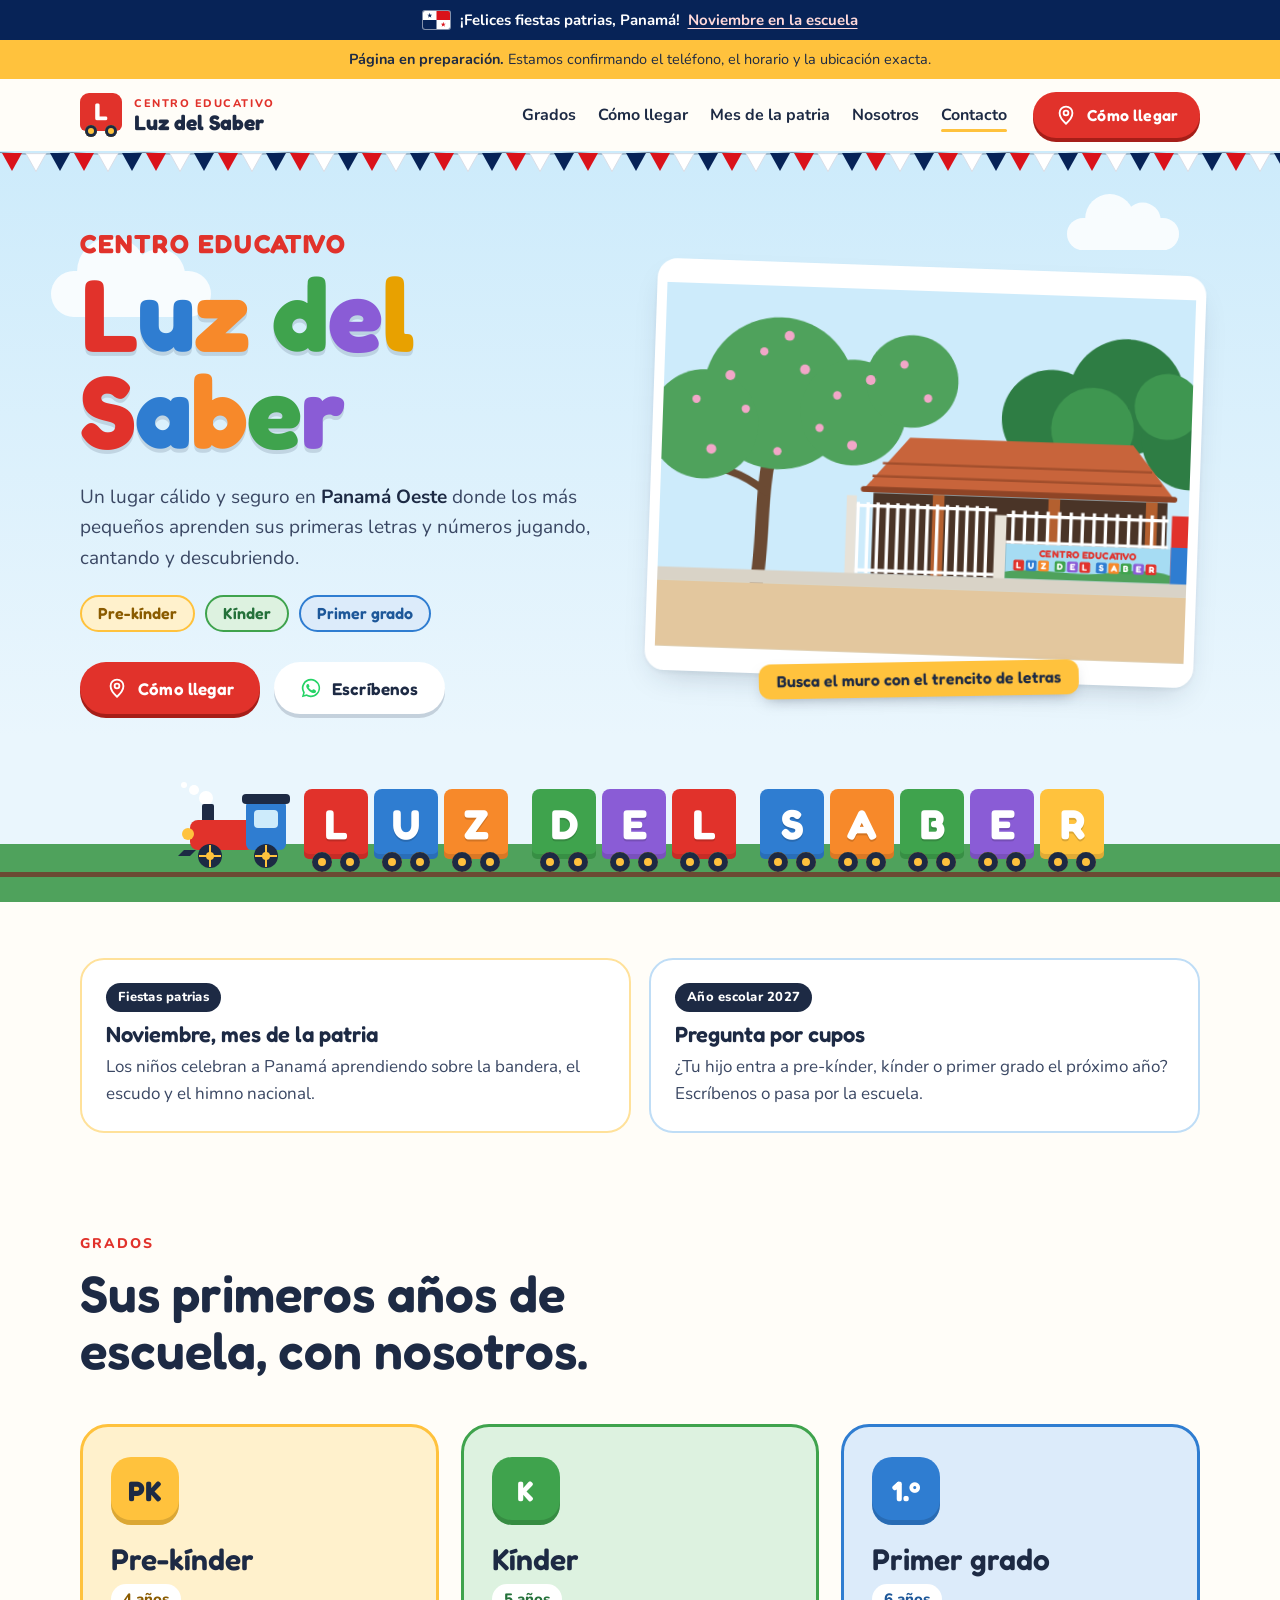
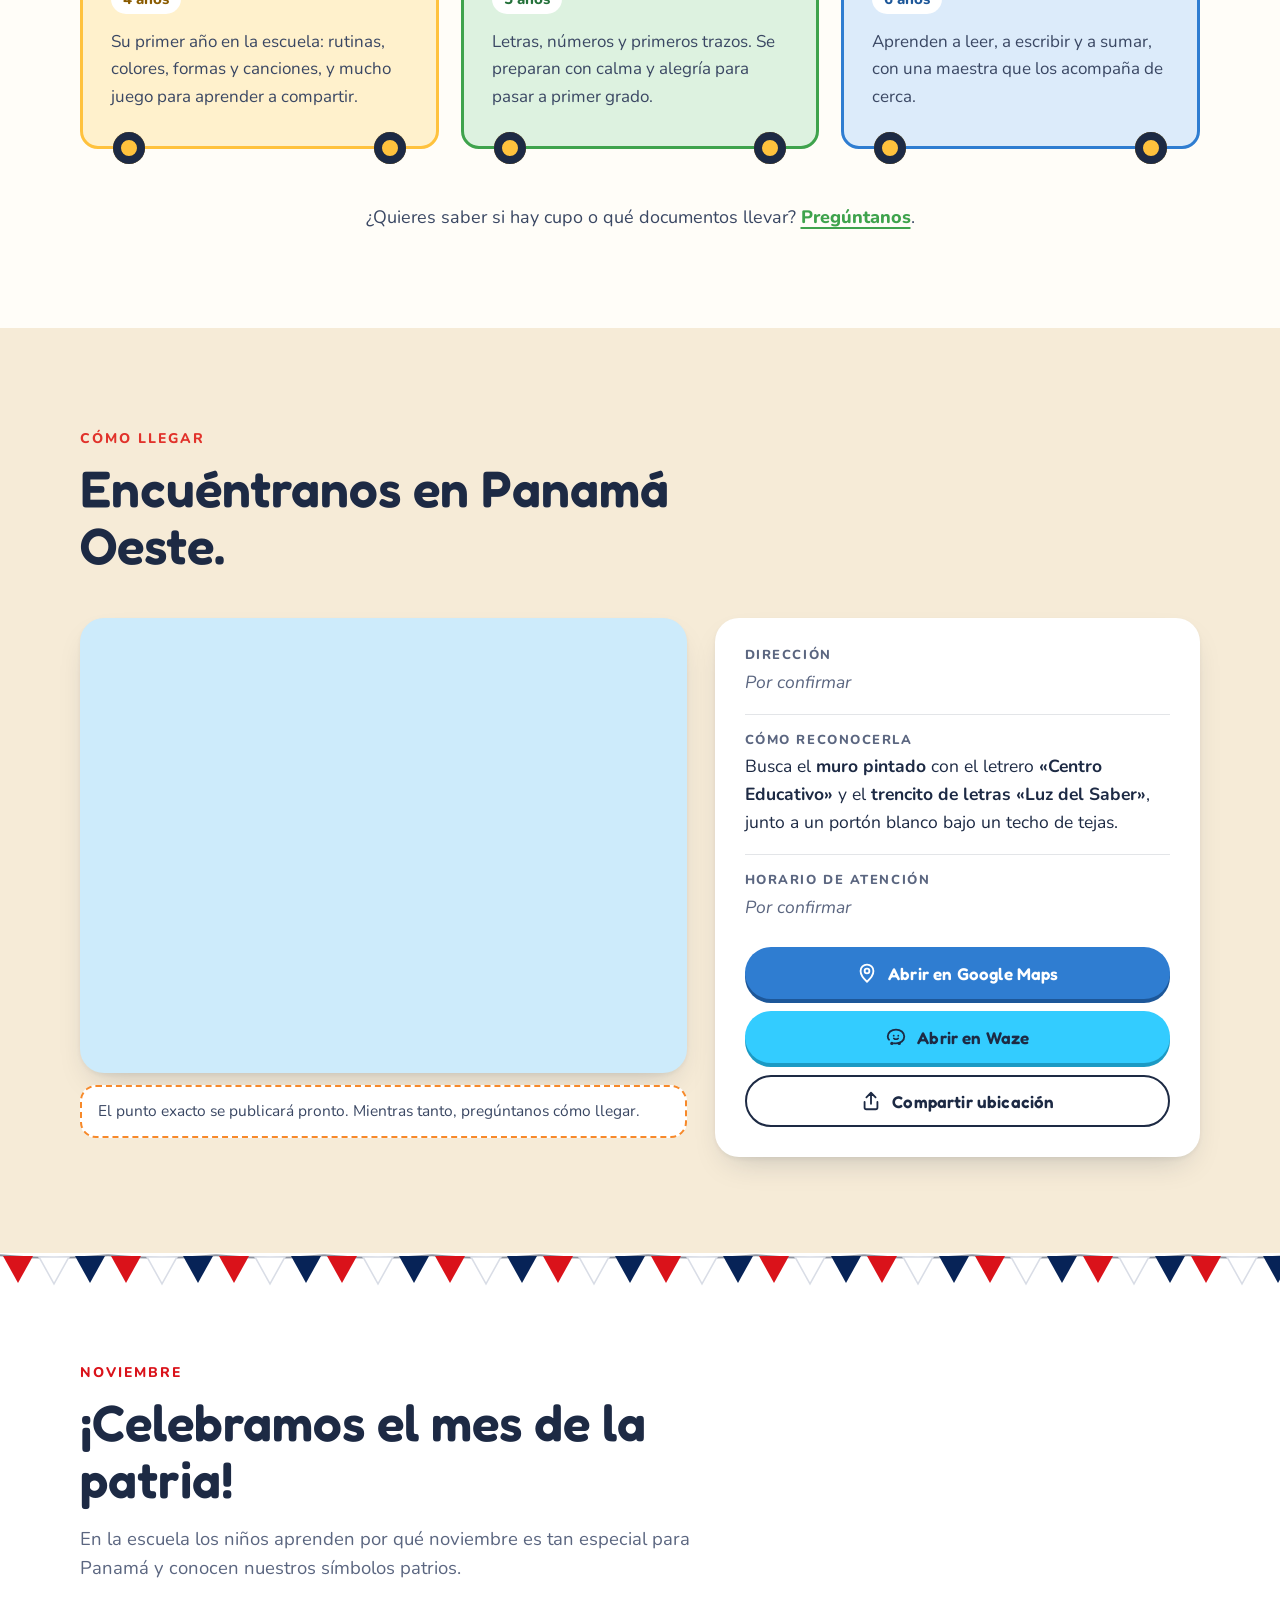
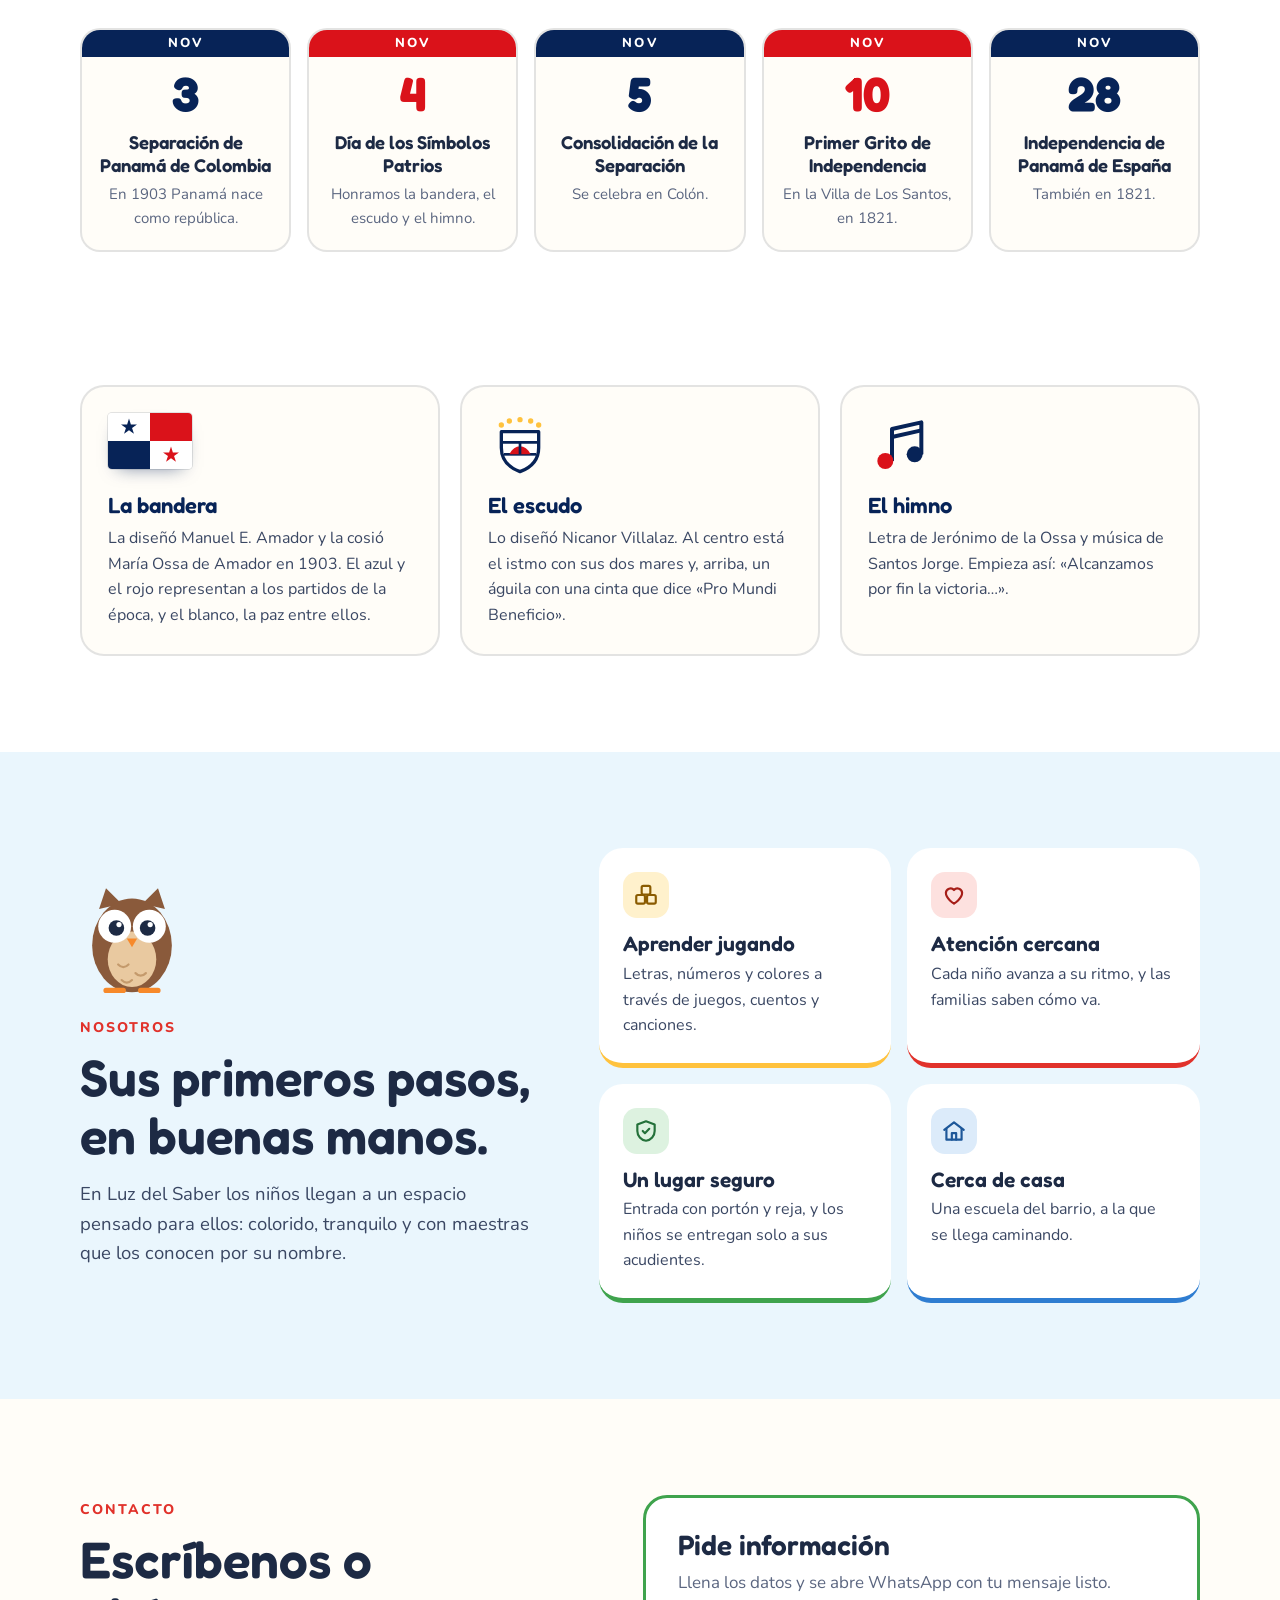
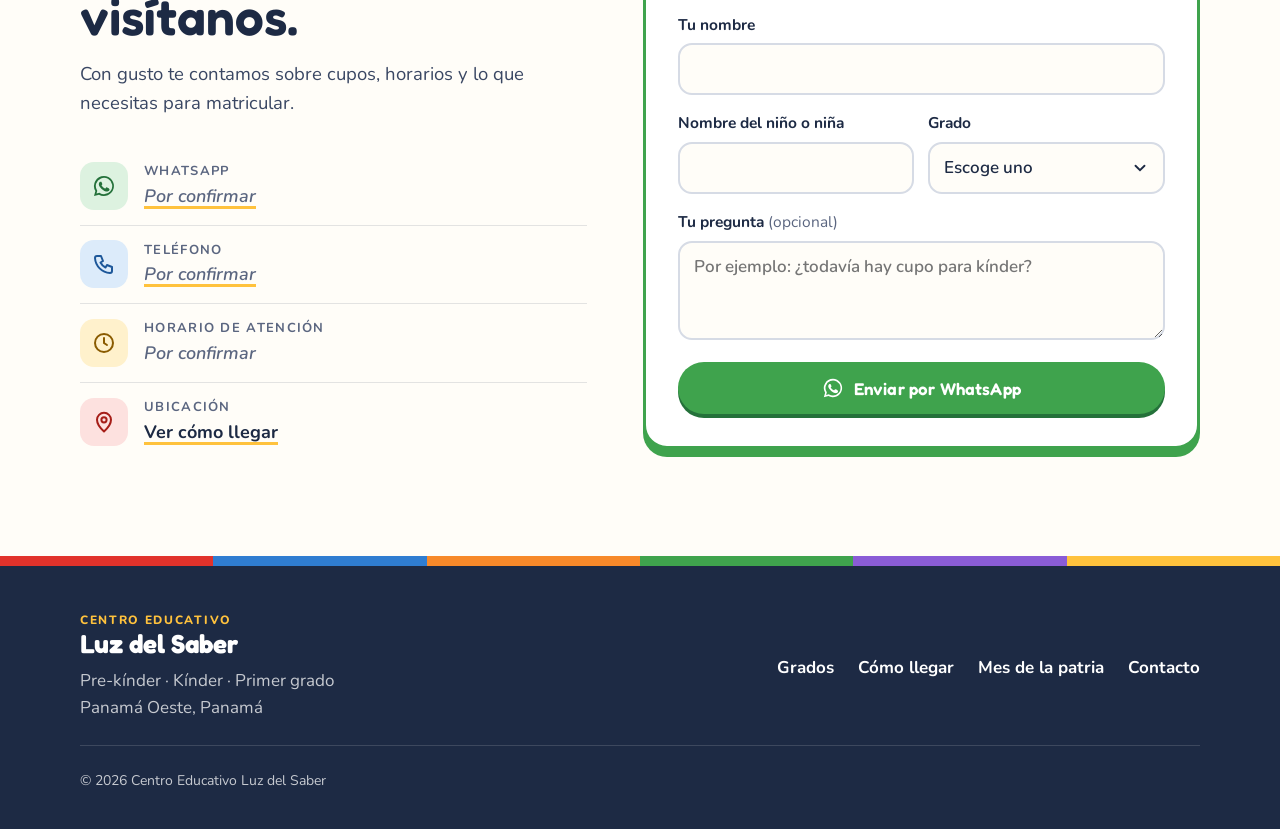
==== index.html @ c29e745d "Página web del Centro Educativo Luz del Saber Sitio informativo para pre-kínder, kínder y primer gra" ====
<!DOCTYPE html>
<html lang="es">
<head>
<meta charset="utf-8">
<meta name="viewport" content="width=device-width, initial-scale=1, viewport-fit=cover">
<title>Centro Educativo Luz del Saber — Pre-kínder, kínder y primer grado en Panamá Oeste</title>
<meta name="description" content="Centro Educativo Luz del Saber: pre-kínder, kínder y primer grado en Panamá Oeste. Cómo llegar, horario y contacto.">
<meta name="theme-color" content="#CDEBFB">
<link rel="icon" href="assets/img/favicon.svg" type="image/svg+xml">
<link rel="canonical" href="https://lulago3003.github.io/luz-del-saber/">
<meta property="og:type" content="website">
<meta property="og:site_name" content="Centro Educativo Luz del Saber">
<meta property="og:url" content="https://lulago3003.github.io/luz-del-saber/">
<meta property="og:title" content="Centro Educativo Luz del Saber">
<meta property="og:description" content="Pre-kínder, kínder y primer grado en Panamá Oeste. Mira cómo llegar y escríbenos.">
<meta property="og:image" content="https://lulago3003.github.io/luz-del-saber/assets/img/compartir.png">
<meta property="og:image:width" content="1200">
<meta property="og:image:height" content="630">
<meta property="og:locale" content="es_PA">
<meta name="twitter:card" content="summary_large_image">

<link rel="preconnect" href="https://fonts.googleapis.com">
<link rel="preconnect" href="https://fonts.gstatic.com" crossorigin>
<link href="https://fonts.googleapis.com/css2?family=Fredoka:wght@500;600;700&family=Nunito:wght@400;600;700;800&display=swap" rel="stylesheet">
<link rel="stylesheet" href="assets/css/style.css?v=1">
<script>document.documentElement.classList.add('js','patrio');</script>

<script type="application/ld+json">
{
  "@context": "https://schema.org",
  "@type": "Preschool",
  "name": "Centro Educativo Luz del Saber",
  "description": "Pre-kínder, kínder y primer grado.",
  "url": "https://lulago3003.github.io/luz-del-saber/",
  "address": {
    "@type": "PostalAddress",
    "addressRegion": "Panamá Oeste",
    "addressCountry": "PA"
  }
}
</script>
</head>
<body>
<a class="skip" href="#inicio">Saltar al contenido</a>

<!-- Dibujos que se usan varias veces -->
<svg width="0" height="0" style="position:absolute" aria-hidden="true">
  <symbol id="bandera" viewBox="0 0 30 20">
    <rect width="30" height="20" fill="#fff"/>
    <rect x="15" width="15" height="10" fill="#DA121A"/>
    <rect y="10" width="15" height="10" fill="#072357"/>
    <path transform="translate(7.5 5)" fill="#072357" d="M0-3l.674 2.073h2.179L1.09.354l.673 2.073L0 1.146-1.763 2.427-1.09.354-2.853-.927h2.179z"/>
    <path transform="translate(22.5 15)" fill="#DA121A" d="M0-3l.674 2.073h2.179L1.09.354l.673 2.073L0 1.146-1.763 2.427-1.09.354-2.853-.927h2.179z"/>
  </symbol>
  <symbol id="wa" viewBox="0 0 24 24">
    <path fill="currentColor" d="M12 2a10 10 0 0 0-8.6 15.1L2 22l5-1.3A10 10 0 1 0 12 2zm0 18.2a8.2 8.2 0 0 1-4.2-1.2l-.3-.2-3 .8.8-2.9-.2-.3A8.2 8.2 0 1 1 12 20.2zm4.5-6.1c-.2-.1-1.5-.7-1.7-.8-.2-.1-.4-.1-.6.1l-.8 1c-.1.2-.3.2-.5.1a6.7 6.7 0 0 1-3.3-2.9c-.3-.4.2-.4.7-1.3.1-.2 0-.3 0-.4l-.8-1.8c-.2-.5-.4-.4-.6-.4h-.5a1 1 0 0 0-.7.3 3 3 0 0 0-.9 2.2 5.2 5.2 0 0 0 1.1 2.7 11.8 11.8 0 0 0 4.5 4c1.7.7 2.3.8 3.2.6.5-.1 1.5-.6 1.7-1.2.2-.6.2-1.1.2-1.2-.1-.1-.3-.2-.5-.3z"/>
  </symbol>
  <symbol id="pin" viewBox="0 0 24 24">
    <path fill="none" stroke="currentColor" stroke-width="2" stroke-linejoin="round" d="M12 21.5s-7-6.3-7-11.7a7 7 0 0 1 14 0c0 5.4-7 11.7-7 11.7z"/>
    <circle cx="12" cy="9.8" r="2.6" fill="none" stroke="currentColor" stroke-width="2"/>
  </symbol>
</svg>

<!-- Fiestas patrias: se quita con "mesPatrio": false en contenido.json -->
<div class="patria-cinta" data-patrio>
  <svg class="mini-bandera" viewBox="0 0 30 20" aria-hidden="true"><use href="#bandera"/></svg>
  <p><b>¡Felices fiestas patrias, Panamá!</b> <a href="#patria">Noviembre en la escuela</a></p>
</div>

<!-- Página en preparación: se quita con "enPreparacion": false -->
<div class="prep" id="prep" role="note">
  <p><b>Página en preparación.</b> <span class="prep__mas">Estamos confirmando</span><span class="prep__corto">Faltan</span> el teléfono, el horario y la ubicación exacta.</p>
</div>

<!-- ============ ENCABEZADO ============ -->
<header class="top" id="top">
  <div class="wrap top__in">
    <a class="marca" href="#inicio" aria-label="Centro Educativo Luz del Saber, ir al inicio">
      <span class="marca__vagon" aria-hidden="true">L</span>
      <span class="marca__txt"><small>Centro Educativo</small>Luz del Saber</span>
    </a>

    <nav class="nav" id="nav" aria-label="Secciones">
      <ul>
        <li><a href="#grados">Grados</a></li>
        <li><a href="#como-llegar">Cómo llegar</a></li>
        <li data-patrio><a href="#patria">Mes de la patria</a></li>
        <li><a href="#nosotros">Nosotros</a></li>
        <li><a href="#contacto">Contacto</a></li>
      </ul>
      <a class="btn btn--rojo nav__cta" href="#como-llegar">
        <svg aria-hidden="true"><use href="#pin"/></svg>
        Cómo llegar
      </a>
    </nav>

    <button class="burger" id="burger" aria-label="Abrir menú" aria-expanded="false" aria-controls="nav">
      <span></span><span></span><span></span>
    </button>
  </div>
  <div class="banderines" data-patrio aria-hidden="true"></div>
</header>

<main id="inicio">

<!-- ============ PORTADA ============ -->
<section class="hero">
  <div class="nube nube--1" aria-hidden="true"></div>
  <div class="nube nube--2" aria-hidden="true"></div>

  <div class="wrap hero__in">
    <div class="hero__txt">
      <h1>
        <span class="sr">Centro Educativo Luz del Saber</span>
        <span class="hero__pre" aria-hidden="true">Centro Educativo</span>
        <span class="letras" aria-hidden="true"><span class="palabra-h"><i class="l-rojo">L</i><i class="l-azul">u</i><i class="l-naranja">z</i></span> <span class="palabra-h"><i class="l-verde">d</i><i class="l-morado">e</i><i class="l-amarillo-o">l</i></span> <span class="palabra-h"><i class="l-rojo">S</i><i class="l-azul">a</i><i class="l-naranja">b</i><i class="l-verde">e</i><i class="l-morado">r</i></span></span>
      </h1>
      <p class="lead">Un lugar cálido y seguro en <b>Panamá Oeste</b> donde los más pequeños aprenden sus primeras letras y números jugando, cantando y descubriendo.</p>

      <ul class="grados-chips" aria-label="Grados">
        <li class="c-amarillo">Pre-kínder</li>
        <li class="c-verde">Kínder</li>
        <li class="c-azul">Primer grado</li>
      </ul>

      <div class="hero__ctas">
        <a class="btn btn--rojo" href="#como-llegar">
          <svg aria-hidden="true"><use href="#pin"/></svg>
          Cómo llegar
        </a>
        <a class="btn btn--blanco" data-wa data-wa-msg="¡Hola! 👋 Quisiera información sobre la escuela." href="#contacto">
          <svg aria-hidden="true"><use href="#wa"/></svg>
          Escríbenos
        </a>
      </div>
    </div>

    <figure class="foto">
      <div class="foto__marco">
        <!-- Ilustración de la entrada. Si existe assets/img/escuela.jpg, la foto se pone encima. -->
        <svg class="foto__dibujo" viewBox="0 0 640 440" role="img" aria-labelledby="dibT">
          <title id="dibT">Dibujo de la entrada de la escuela: techo de tejas, portón blanco y el muro pintado con el trencito de letras</title>
          <rect width="640" height="440" fill="#CDEBFB"/>
          <g fill="#2E7D44">
            <circle cx="560" cy="120" r="70"/><circle cx="470" cy="150" r="60"/><circle cx="640" cy="170" r="60"/>
          </g>
          <g fill="#3E9650">
            <circle cx="520" cy="160" r="50"/><circle cx="610" cy="130" r="40"/>
          </g>
          <!-- árbol de flores rosadas -->
          <path d="M120 360c8-60 0-110 14-170" stroke="#6B4A33" stroke-width="16" fill="none" stroke-linecap="round"/>
          <path d="M132 220c30-30 60-40 90-44M128 250c-30-24-60-30-90-30" stroke="#6B4A33" stroke-width="9" fill="none" stroke-linecap="round"/>
          <g fill="#4FA25C">
            <circle cx="140" cy="130" r="92"/><circle cx="230" cy="150" r="64"/><circle cx="50" cy="170" r="66"/><circle cx="300" cy="110" r="56"/>
          </g>
          <g fill="#F2A7C8">
            <circle cx="80" cy="110" r="6"/><circle cx="120" cy="80" r="5"/><circle cx="170" cy="100" r="6"/><circle cx="210" cy="130" r="5"/>
            <circle cx="250" cy="110" r="6"/><circle cx="100" cy="150" r="5"/><circle cx="60" cy="200" r="6"/><circle cx="190" cy="170" r="5"/>
            <circle cx="290" cy="90" r="5"/><circle cx="150" cy="60" r="6"/><circle cx="40" cy="140" r="5"/><circle cx="230" cy="190" r="6"/>
            <circle cx="320" cy="130" r="5"/><circle cx="140" cy="200" r="5"/>
          </g>
          <!-- techo de tejas -->
          <path d="M300 178h270l52 64H246z" fill="#C8643B"/>
          <g stroke="#A14E2C" stroke-width="3">
            <path d="M268 210h326M256 226h350"/>
          </g>
          <path d="M246 242h376" stroke="#8E4426" stroke-width="7" stroke-linecap="round"/>
          <!-- sombra y columnas -->
          <rect x="258" y="246" width="356" height="98" fill="#4A3427"/>
          <g fill="#B4602F"><rect x="330" y="246" width="14" height="98"/><rect x="470" y="246" width="14" height="98"/><rect x="588" y="246" width="14" height="98"/></g>
          <!-- reja y portón -->
          <g stroke="#fff" stroke-width="4">
            <path d="M232 262h176M232 340h176"/>
            <path d="M240 258v86M252 258v86M264 258v86M276 258v86M288 258v86M300 258v86M312 258v86M324 258v86M336 258v86M348 258v86M360 258v86M372 258v86M384 258v86M396 258v86"/>
            <path d="M420 268h196M420 300h196"/>
            <path d="M428 262v40M442 262v40M456 262v40M470 262v40M484 262v40M498 262v40M512 262v40M526 262v40M540 262v40M554 262v40M568 262v40M582 262v40M596 262v40M610 262v40"/>
          </g>
          <rect x="226" y="250" width="12" height="96" fill="#E7E2D8"/>
          <rect x="406" y="268" width="14" height="78" fill="#E7E2D8"/>
          <!-- muro pintado -->
          <rect x="420" y="302" width="200" height="44" fill="#A6DCF3"/>
          <path d="M420 336c40-8 80 4 120-2s60-6 80 0v10H420z" fill="#4FA25C"/>
          <text x="520" y="317" text-anchor="middle" font-family="Fredoka, Nunito, sans-serif" font-weight="700" font-size="12" fill="#E1322B" letter-spacing=".5">CENTRO EDUCATIVO</text>
          <g font-family="Fredoka, Nunito, sans-serif" font-weight="700" font-size="11" text-anchor="middle" fill="#fff">
            <rect x="430" y="321" width="13" height="13" rx="2" fill="#E1322B"/><text x="436.5" y="331.5">L</text>
            <rect x="445" y="321" width="13" height="13" rx="2" fill="#2F7DD1"/><text x="451.5" y="331.5">U</text>
            <rect x="460" y="321" width="13" height="13" rx="2" fill="#F7892A"/><text x="466.5" y="331.5">Z</text>
            <rect x="480" y="321" width="13" height="13" rx="2" fill="#3FA34D"/><text x="486.5" y="331.5">D</text>
            <rect x="495" y="321" width="13" height="13" rx="2" fill="#8A5CD6"/><text x="501.5" y="331.5">E</text>
            <rect x="510" y="321" width="13" height="13" rx="2" fill="#E1322B"/><text x="516.5" y="331.5">L</text>
            <rect x="530" y="321" width="13" height="13" rx="2" fill="#2F7DD1"/><text x="536.5" y="331.5">S</text>
            <rect x="545" y="321" width="13" height="13" rx="2" fill="#F7892A"/><text x="551.5" y="331.5">A</text>
            <rect x="560" y="321" width="13" height="13" rx="2" fill="#3FA34D"/><text x="566.5" y="331.5">B</text>
            <rect x="575" y="321" width="13" height="13" rx="2" fill="#8A5CD6"/><text x="581.5" y="331.5">E</text>
            <rect x="590" y="321" width="13" height="13" rx="2" fill="#E1322B"/><text x="596.5" y="331.5">R</text>
          </g>
          <rect x="620" y="262" width="20" height="84" fill="#E1322B"/>
          <rect x="620" y="300" width="20" height="46" fill="#2F7DD1"/>
          <!-- acera y calle -->
          <rect y="344" width="640" height="16" fill="#D9D3C7"/>
          <rect y="360" width="640" height="80" fill="#E3C79E"/>
        </svg>
        <img class="foto__img" src="assets/img/escuela.jpg" alt="Entrada del Centro Educativo Luz del Saber: portón blanco, techo de tejas y el muro pintado con el trencito de letras" width="1200" height="900" onerror="this.remove()">
      </div>
      <figcaption>Busca el muro con el trencito de letras</figcaption>
    </figure>
  </div>

  <!-- El trencito del mural -->
  <div class="tren" aria-hidden="true">
    <div class="tren__fila">
      <span class="loco">
        <svg viewBox="0 0 120 90">
          <g class="humo" fill="#fff">
            <circle cx="30" cy="16" r="7"/><circle cx="18" cy="8" r="5"/><circle cx="8" cy="3" r="3"/>
          </g>
          <rect x="26" y="22" width="12" height="18" rx="2" fill="#1D2A44"/>
          <rect x="14" y="38" width="64" height="30" rx="8" fill="#E1322B"/>
          <rect x="70" y="18" width="40" height="50" rx="6" fill="#2F7DD1"/>
          <rect x="66" y="12" width="48" height="10" rx="4" fill="#1D2A44"/>
          <rect x="78" y="28" width="24" height="18" rx="4" fill="#CDEBFB"/>
          <circle cx="12" cy="52" r="6" fill="#FFC23D"/>
          <path d="M2 74h12l6-6H8z" fill="#1D2A44"/>
          <g class="rueda"><circle cx="34" cy="74" r="12" fill="#1D2A44"/><circle cx="34" cy="74" r="4" fill="#FFC23D"/><path d="M34 63v22M23 74h22" stroke="#FFC23D" stroke-width="2"/></g>
          <g class="rueda"><circle cx="90" cy="74" r="12" fill="#1D2A44"/><circle cx="90" cy="74" r="4" fill="#FFC23D"/><path d="M90 63v22M79 74h22" stroke="#FFC23D" stroke-width="2"/></g>
        </svg>
      </span>
      <span class="vagon c-rojo">L</span><span class="vagon c-azul">U</span><span class="vagon c-naranja">Z</span>
      <span class="vagon c-verde palabra">D</span><span class="vagon c-morado">E</span><span class="vagon c-rojo">L</span>
      <span class="vagon c-azul palabra">S</span><span class="vagon c-naranja">A</span><span class="vagon c-verde">B</span><span class="vagon c-morado">E</span><span class="vagon c-amarillo">R</span>
    </div>
    <div class="tren__via"></div>
  </div>
</section>

<!-- ============ AVISOS ============ -->
<section class="avisos" aria-labelledby="avisosT">
  <div class="wrap">
    <h2 id="avisosT" class="sr">Avisos</h2>
    <div class="avisos__list" id="avisos">
      <article class="aviso">
        <p class="chip">Fiestas patrias</p>
        <h3>Noviembre, mes de la patria</h3>
        <p>Los niños celebran a Panamá aprendiendo sobre la bandera, el escudo y el himno nacional.</p>
      </article>
      <article class="aviso">
        <p class="chip">Año escolar 2027</p>
        <h3>Pregunta por cupos</h3>
        <p>¿Tu hijo entra a pre-kínder, kínder o primer grado el próximo año? Escríbenos o pasa por la escuela.</p>
      </article>
    </div>
  </div>
</section>

<!-- ============ GRADOS ============ -->
<section class="sec grados" id="grados">
  <div class="wrap">
    <div class="sec__head reveal">
      <p class="kicker">Grados</p>
      <h2>Sus primeros años de escuela, con nosotros.</h2>
    </div>

    <div class="grados__grid">
      <article class="grado c-amarillo reveal">
        <p class="grado__sigla" aria-hidden="true">PK</p>
        <h3>Pre-kínder</h3>
        <p class="grado__edad">4 años</p>
        <p>Su primer año en la escuela: rutinas, colores, formas y canciones, y mucho juego para aprender a compartir.</p>
      </article>
      <article class="grado c-verde reveal">
        <p class="grado__sigla" aria-hidden="true">K</p>
        <h3>Kínder</h3>
        <p class="grado__edad">5 años</p>
        <p>Letras, números y primeros trazos. Se preparan con calma y alegría para pasar a primer grado.</p>
      </article>
      <article class="grado c-azul reveal">
        <p class="grado__sigla" aria-hidden="true">1.º</p>
        <h3>Primer grado</h3>
        <p class="grado__edad">6 años</p>
        <p>Aprenden a leer, a escribir y a sumar, con una maestra que los acompaña de cerca.</p>
      </article>
    </div>

    <p class="grados__nota reveal">¿Quieres saber si hay cupo o qué documentos llevar? <a data-wa data-wa-msg="¡Hola! 👋 Quisiera saber si hay cupo y qué documentos necesito para matricular." href="#contacto">Pregúntanos</a>.</p>
  </div>
</section>

<!-- ============ CÓMO LLEGAR ============ -->
<section class="sec llegar" id="como-llegar">
  <div class="wrap">
    <div class="sec__head reveal">
      <p class="kicker">Cómo llegar</p>
      <h2>Encuéntranos en Panamá Oeste.</h2>
    </div>

    <div class="llegar__grid">
      <div class="mapa reveal">
        <iframe id="mapa" title="Mapa con la ubicación de la escuela" src="https://maps.google.com/maps?q=Panam%C3%A1%20Oeste%2C%20Panam%C3%A1&amp;z=10&amp;hl=es&amp;output=embed" loading="lazy" referrerpolicy="no-referrer-when-downgrade"></iframe>
        <p class="mapa__aviso" id="mapaAviso">El punto exacto se publicará pronto. Mientras tanto, pregúntanos cómo llegar.</p>
      </div>

      <div class="llegar__panel reveal">
        <dl class="llegar__datos">
          <div>
            <dt>Dirección</dt>
            <dd data-c="ubicacion.direccion" class="pendiente">Por confirmar</dd>
          </div>
          <div id="refsBox" hidden>
            <dt>Referencias</dt>
            <dd><ul id="refs"></ul></dd>
          </div>
          <div>
            <dt>Cómo reconocerla</dt>
            <dd>Busca el <b>muro pintado</b> con el letrero <b>«Centro Educativo»</b> y el <b>trencito de letras «Luz del Saber»</b>, junto a un portón blanco bajo un techo de tejas.</dd>
          </div>
          <div>
            <dt>Horario de atención</dt>
            <dd data-c="contacto.horario" class="pendiente">Por confirmar</dd>
          </div>
        </dl>

        <div class="llegar__btns">
          <a class="btn btn--azul" id="btnMaps" href="https://www.google.com/maps/search/?api=1&amp;query=Panam%C3%A1%20Oeste%2C%20Panam%C3%A1" target="_blank" rel="noopener">
            <svg aria-hidden="true"><use href="#pin"/></svg>
            Abrir en Google Maps
          </a>
          <a class="btn btn--waze" id="btnWaze" href="https://waze.com/ul?q=Panam%C3%A1%20Oeste%2C%20Panam%C3%A1" target="_blank" rel="noopener">
            <svg viewBox="0 0 24 24" aria-hidden="true"><path fill="none" stroke="currentColor" stroke-width="2" stroke-linejoin="round" d="M5 15.5C3.5 14.5 3 13 3 11.5 3 7 7 4 12 4s9 3 9 7.5-4 7.5-9 7.5c-1 0-2.2-.2-3-.4"/><circle cx="7.5" cy="19" r="1.8" fill="currentColor"/><circle cx="15.5" cy="19" r="1.8" fill="currentColor"/><circle cx="9.5" cy="10.5" r="1" fill="currentColor"/><circle cx="14.5" cy="10.5" r="1" fill="currentColor"/><path fill="none" stroke="currentColor" stroke-width="1.6" stroke-linecap="round" d="M9.5 13.5c1.4 1.2 3.6 1.2 5 0"/></svg>
            Abrir en Waze
          </a>
          <button class="btn btn--linea" id="btnCompartir" type="button">
            <svg viewBox="0 0 24 24" aria-hidden="true"><path fill="none" stroke="currentColor" stroke-width="2" stroke-linecap="round" stroke-linejoin="round" d="M12 3v12M7 8l5-5 5 5M5 13v6a2 2 0 0 0 2 2h10a2 2 0 0 0 2-2v-6"/></svg>
            <span>Compartir ubicación</span>
          </button>
        </div>
      </div>
    </div>
  </div>
</section>

<!-- ============ MES DE LA PATRIA ============ -->
<section class="sec patria" id="patria" data-patrio>
  <div class="banderines banderines--grande" aria-hidden="true"></div>
  <div class="wrap">
    <div class="sec__head reveal">
      <p class="kicker">Noviembre</p>
      <h2>¡Celebramos el mes de la patria!</h2>
      <p>En la escuela los niños aprenden por qué noviembre es tan especial para Panamá y conocen nuestros símbolos patrios.</p>
    </div>

    <ol class="fechas" id="fechas">
      <li class="reveal" data-dia="3"><span class="hoja"><small>nov</small><b>3</b></span><h3>Separación de Panamá de Colombia</h3><p>En 1903 Panamá nace como república.</p></li>
      <li class="reveal" data-dia="4"><span class="hoja"><small>nov</small><b>4</b></span><h3>Día de los Símbolos Patrios</h3><p>Honramos la bandera, el escudo y el himno.</p></li>
      <li class="reveal" data-dia="5"><span class="hoja"><small>nov</small><b>5</b></span><h3>Consolidación de la Separación</h3><p>Se celebra en Colón.</p></li>
      <li class="reveal" data-dia="10"><span class="hoja"><small>nov</small><b>10</b></span><h3>Primer Grito de Independencia</h3><p>En la Villa de Los Santos, en 1821.</p></li>
      <li class="reveal" data-dia="28"><span class="hoja"><small>nov</small><b>28</b></span><h3>Independencia de Panamá de España</h3><p>También en 1821.</p></li>
    </ol>

    <h3 class="simbolos__t reveal">Nuestros símbolos patrios</h3>
    <div class="simbolos">
      <article class="simbolo reveal">
        <svg class="simbolo__ico simbolo__ico--bandera" viewBox="0 0 30 20" aria-hidden="true"><use href="#bandera"/></svg>
        <h4>La bandera</h4>
        <p>La diseñó Manuel E. Amador y la cosió María Ossa de Amador en 1903. El azul y el rojo representan a los partidos de la época, y el blanco, la paz entre ellos.</p>
      </article>
      <article class="simbolo reveal">
        <svg class="simbolo__ico" viewBox="0 0 48 48" aria-hidden="true">
          <g fill="#FFC23D"><circle cx="10" cy="9" r="2"/><circle cx="16" cy="6" r="2"/><circle cx="24" cy="5" r="2"/><circle cx="32" cy="6" r="2"/><circle cx="38" cy="9" r="2"/></g>
          <path d="M10 14h28v12c0 9-6 15-14 18-8-3-14-9-14-18z" fill="#fff" stroke="#072357" stroke-width="2.5" stroke-linejoin="round"/>
          <path d="M10 22h28" stroke="#072357" stroke-width="2"/>
          <path d="M12 31h24" stroke="#072357" stroke-width="2"/>
          <path d="M16 31c2-4 5-6 8-6s6 2 8 6" fill="#DA121A"/>
          <path d="M24 22v9" stroke="#072357" stroke-width="2"/>
        </svg>
        <h4>El escudo</h4>
        <p>Lo diseñó Nicanor Villalaz. Al centro está el istmo con sus dos mares y, arriba, un águila con una cinta que dice «Pro Mundi Beneficio».</p>
      </article>
      <article class="simbolo reveal">
        <svg class="simbolo__ico" viewBox="0 0 48 48" aria-hidden="true">
          <path d="M18 36V12l22-5v24" fill="none" stroke="#072357" stroke-width="3" stroke-linejoin="round"/>
          <circle cx="13" cy="36" r="6" fill="#DA121A"/>
          <circle cx="35" cy="31" r="6" fill="#072357"/>
          <path d="M18 18l22-5" stroke="#072357" stroke-width="3"/>
        </svg>
        <h4>El himno</h4>
        <p>Letra de Jerónimo de la Ossa y música de Santos Jorge. Empieza así: «Alcanzamos por fin la victoria…».</p>
      </article>
    </div>
  </div>
</section>

<!-- ============ NOSOTROS ============ -->
<section class="sec nosotros" id="nosotros">
  <div class="wrap nosotros__grid">
    <div class="nosotros__intro reveal">
      <svg class="buho" viewBox="0 0 120 130" aria-hidden="true">
        <path d="M22 30L30 6l18 18M98 30L90 6 72 24" fill="#8A5A3B"/>
        <ellipse cx="60" cy="72" rx="46" ry="54" fill="#8A5A3B"/>
        <ellipse cx="60" cy="88" rx="28" ry="32" fill="#E9C9A0"/>
        <circle cx="40" cy="50" r="19" fill="#fff"/><circle cx="80" cy="50" r="19" fill="#fff"/>
        <circle class="ojo" cx="42" cy="52" r="9" fill="#1D2A44"/><circle class="ojo" cx="78" cy="52" r="9" fill="#1D2A44"/>
        <circle cx="45" cy="48" r="3" fill="#fff"/><circle cx="81" cy="48" r="3" fill="#fff"/>
        <path d="M54 64h12l-6 10z" fill="#F7892A"/>
        <path d="M44 94c4 4 8 4 12 0M64 104c4 4 8 4 12 0M48 112c4 4 8 4 12 0" stroke="#C49A6C" stroke-width="2.5" fill="none" stroke-linecap="round"/>
        <path d="M30 124h20M70 124h20" stroke="#F7892A" stroke-width="6" stroke-linecap="round"/>
      </svg>
      <p class="kicker">Nosotros</p>
      <h2>Sus primeros pasos, en buenas manos.</h2>
      <p>En Luz del Saber los niños llegan a un espacio pensado para ellos: colorido, tranquilo y con maestras que los conocen por su nombre.</p>
    </div>

    <ul class="pilares">
      <li class="c-amarillo reveal">
        <svg viewBox="0 0 24 24" aria-hidden="true"><rect x="3" y="12" width="8" height="8" rx="1.5"/><rect x="13" y="12" width="8" height="8" rx="1.5"/><rect x="8" y="3.5" width="8" height="8" rx="1.5"/></svg>
        <h3>Aprender jugando</h3>
        <p>Letras, números y colores a través de juegos, cuentos y canciones.</p>
      </li>
      <li class="c-rojo reveal">
        <svg viewBox="0 0 24 24" aria-hidden="true"><path d="M12 20s-7.5-4.6-7.5-10A4.3 4.3 0 0 1 12 7.4 4.3 4.3 0 0 1 19.5 10c0 5.4-7.5 10-7.5 10z"/></svg>
        <h3>Atención cercana</h3>
        <p>Cada niño avanza a su ritmo, y las familias saben cómo va.</p>
      </li>
      <li class="c-verde reveal">
        <svg viewBox="0 0 24 24" aria-hidden="true"><path d="M12 3l8 3v6c0 4.5-3.4 8.3-8 9-4.6-.7-8-4.5-8-9V6z"/><path d="M9 12l2 2 4-4"/></svg>
        <h3>Un lugar seguro</h3>
        <p>Entrada con portón y reja, y los niños se entregan solo a sus acudientes.</p>
      </li>
      <li class="c-azul reveal">
        <svg viewBox="0 0 24 24" aria-hidden="true"><path d="M3 11l9-7 9 7"/><path d="M5 10v10h14V10"/><path d="M10 20v-6h4v6"/></svg>
        <h3>Cerca de casa</h3>
        <p>Una escuela del barrio, a la que se llega caminando.</p>
      </li>
    </ul>
  </div>
</section>

<!-- ============ CONTACTO ============ -->
<section class="sec contacto" id="contacto">
  <div class="wrap contacto__grid">
    <div class="reveal">
      <p class="kicker">Contacto</p>
      <h2>Escríbenos o visítanos.</h2>
      <p class="contacto__sub">Con gusto te contamos sobre cupos, horarios y lo que necesitas para matricular.</p>
      <ul class="datos">
        <li>
          <span class="datos__ico c-verde"><svg aria-hidden="true"><use href="#wa"/></svg></span>
          <div><b>WhatsApp</b><a data-wa data-c="contacto.whatsappVisible" class="pendiente" href="#contacto">Por confirmar</a></div>
        </li>
        <li>
          <span class="datos__ico c-azul"><svg viewBox="0 0 24 24" aria-hidden="true"><path fill="none" stroke="currentColor" stroke-width="2" stroke-linejoin="round" d="M5 4h4l2 5-2.5 1.5a11 11 0 0 0 5 5L15 13l5 2v4a2 2 0 0 1-2 2A16 16 0 0 1 3 6a2 2 0 0 1 2-2z"/></svg></span>
          <div><b>Teléfono</b><a data-tel data-c="contacto.telefonoVisible" class="pendiente" href="#contacto">Por confirmar</a></div>
        </li>
        <li>
          <span class="datos__ico c-amarillo"><svg viewBox="0 0 24 24" aria-hidden="true"><circle cx="12" cy="12" r="9" fill="none" stroke="currentColor" stroke-width="2"/><path d="M12 7v5l3 2" fill="none" stroke="currentColor" stroke-width="2" stroke-linecap="round"/></svg></span>
          <div><b>Horario de atención</b><span data-c="contacto.horario" class="pendiente">Por confirmar</span></div>
        </li>
        <li>
          <span class="datos__ico c-rojo"><svg aria-hidden="true"><use href="#pin"/></svg></span>
          <div><b>Ubicación</b><a href="#como-llegar">Ver cómo llegar</a></div>
        </li>
      </ul>
    </div>

    <form class="form reveal" id="form" novalidate>
      <h3>Pide información</h3>
      <p class="form__sub">Llena los datos y se abre WhatsApp con tu mensaje listo.</p>
      <label>Tu nombre
        <input name="acudiente" autocomplete="name" required>
      </label>
      <div class="form__fila">
        <label>Nombre del niño o niña
          <input name="nino" required>
        </label>
        <label>Grado
          <select name="grado" required>
            <option value="">Escoge uno</option>
            <option>Pre-kínder</option>
            <option>Kínder</option>
            <option>Primer grado</option>
            <option>Todavía no sé</option>
          </select>
        </label>
      </div>
      <label><span>Tu pregunta <span class="opc">(opcional)</span></span>
        <textarea name="mensaje" rows="3" placeholder="Por ejemplo: ¿todavía hay cupo para kínder?"></textarea>
      </label>
      <p class="form__msg" id="formMsg" role="alert" hidden></p>
      <button class="btn btn--verde btn--full" type="submit">
        <svg aria-hidden="true"><use href="#wa"/></svg>
        Enviar por WhatsApp
      </button>
    </form>
  </div>
</section>

</main>

<!-- ============ PIE ============ -->
<footer class="pie">
  <div class="pie__tren" aria-hidden="true">
    <i class="c-rojo"></i><i class="c-azul"></i><i class="c-naranja"></i><i class="c-verde"></i><i class="c-morado"></i><i class="c-amarillo"></i>
  </div>
  <div class="wrap pie__in">
    <div>
      <p class="pie__nombre"><small>Centro Educativo</small>Luz del Saber</p>
      <p>Pre-kínder · Kínder · Primer grado<br>Panamá Oeste, Panamá</p>
    </div>
    <nav aria-label="Pie de página">
      <a href="#grados">Grados</a>
      <a href="#como-llegar">Cómo llegar</a>
      <a href="#patria" data-patrio>Mes de la patria</a>
      <a href="#contacto">Contacto</a>
    </nav>
    <p class="pie__copy">© <span id="anio">2026</span> Centro Educativo Luz del Saber</p>
  </div>
</footer>

<a class="wa-float" id="waFloat" data-wa href="#contacto" aria-label="Escribir por WhatsApp" hidden>
  <svg aria-hidden="true"><use href="#wa"/></svg>
</a>

<script src="assets/js/app.js?v=1" defer></script>
</body>
</html>
---- assets/css/style.css ----
/* =========================================================
   Centro Educativo Luz del Saber — estilos
   Los colores salen del mural de la entrada.
   ========================================================= */

:root {
  --rojo: #E1322B;
  --azul: #2F7DD1;
  --verde: #3FA34D;
  --amarillo: #FFC23D;
  --naranja: #F7892A;
  --morado: #8A5CD6;

  --cielo: #CDEBFB;
  --cielo-2: #EAF6FD;
  --pasto: #4FA25C;
  --arena: #F6EBD7;

  --ink: #1D2A44;
  --ink-2: #3A4763;
  --muted: #5B6680;
  --paper: #FFFDF8;
  --white: #FFFFFF;
  --line: rgba(29, 42, 68, .12);

  --pa-rojo: #DA121A;
  --pa-azul: #072357;

  --f-head: "Fredoka", "Nunito", system-ui, sans-serif;
  --f-body: "Nunito", system-ui, -apple-system, "Segoe UI", sans-serif;

  --r: 24px;
  --r-sm: 16px;
  --shadow: 0 2px 4px rgba(29, 42, 68, .05), 0 14px 32px -14px rgba(29, 42, 68, .25);
  --wrap: 1160px;
  --top-h: 72px;
}

/* Cada color con su versión clara, para tarjetas y fondos */
.c-rojo     { --c: var(--rojo);     --c-soft: #FDE1DF; --c-ink: #A61E18; }
.c-azul     { --c: var(--azul);     --c-soft: #DCEBFA; --c-ink: #1D5799; }
.c-verde    { --c: var(--verde);    --c-soft: #DDF2E0; --c-ink: #24713A; }
.c-amarillo { --c: var(--amarillo); --c-soft: #FFF1CC; --c-ink: #8A5B00; }
.c-naranja  { --c: var(--naranja);  --c-soft: #FEE6D1; --c-ink: #A4520C; }
.c-morado   { --c: var(--morado);   --c-soft: #ECE3FA; --c-ink: #5F38A8; }

*, *::before, *::after { box-sizing: border-box; }
html { scroll-behavior: smooth; scroll-padding-top: calc(var(--top-h) + 20px); -webkit-text-size-adjust: 100%; }
body {
  margin: 0;
  background: var(--paper);
  color: var(--ink);
  font: 400 1.0625rem/1.6 var(--f-body);
  -webkit-font-smoothing: antialiased;
  overflow-x: hidden;
}
img, svg, iframe { display: block; max-width: 100%; }
a { color: inherit; }
h1, h2, h3, h4 { margin: 0; font-family: var(--f-head); font-weight: 600; line-height: 1.12; }
p, dl, dd { margin: 0; }
ul, ol { margin: 0; padding: 0; list-style: none; }
[hidden] { display: none !important; }

.wrap { width: 100%; max-width: var(--wrap); margin-inline: auto; padding-inline: 20px; }
.sr { position: absolute; width: 1px; height: 1px; overflow: hidden; clip: rect(0 0 0 0); clip-path: inset(50%); white-space: nowrap; }

.skip { position: absolute; left: 12px; top: -60px; z-index: 100; background: var(--ink); color: var(--white); padding: 10px 16px; border-radius: 10px; }
.skip:focus { top: 12px; }
:focus-visible { outline: 3px solid var(--azul); outline-offset: 3px; border-radius: 8px; }

/* ---------- Botones ---------- */
.btn {
  display: inline-flex; align-items: center; justify-content: center; gap: 10px;
  min-height: 52px; padding: 12px 24px;
  border: 2px solid transparent; border-radius: 999px;
  font: 600 1.0625rem/1 var(--f-head); letter-spacing: .01em; text-decoration: none; cursor: pointer;
  transition: transform .2s ease, box-shadow .2s ease, background-color .2s ease;
}
.btn svg { width: 22px; height: 22px; flex: none; }
.btn:hover { transform: translateY(-2px); }
.btn:active { transform: translateY(0); }
.btn--rojo { background: var(--rojo); color: var(--white); box-shadow: 0 4px 0 #A61E18; }
.btn--rojo:hover { box-shadow: 0 6px 0 #A61E18; }
.btn--azul { background: var(--azul); color: var(--white); box-shadow: 0 4px 0 #1D5799; }
.btn--azul:hover { box-shadow: 0 6px 0 #1D5799; }
.btn--verde { background: var(--verde); color: var(--white); box-shadow: 0 4px 0 #24713A; }
.btn--verde:hover { box-shadow: 0 6px 0 #24713A; }
.btn--waze { background: #33CCFF; color: var(--ink); box-shadow: 0 4px 0 #1C9AC4; }
.btn--waze:hover { box-shadow: 0 6px 0 #1C9AC4; }
.btn--blanco { background: var(--white); color: var(--ink); box-shadow: 0 4px 0 rgba(29, 42, 68, .18); }
.btn--blanco svg { color: #25D366; }
.btn--linea { background: transparent; border-color: var(--ink); color: var(--ink); }
.btn--linea:hover { background: var(--ink); color: var(--white); }
.btn--full { width: 100%; }

/* ---------- Franjas de arriba ---------- */
.patria-cinta {
  display: flex; align-items: center; justify-content: center; gap: 10px;
  padding: 8px 20px; background: var(--pa-azul); color: var(--white); font-size: .9375rem; text-align: center;
}
.patria-cinta a { color: #FFD9DA; font-weight: 700; text-underline-offset: 3px; margin-left: 4px; }
.mini-bandera { width: 27px; height: 18px; flex: none; border-radius: 2px; box-shadow: 0 0 0 1px rgba(255, 255, 255, .5); }
.prep { padding: 8px 20px; background: var(--amarillo); color: var(--ink); font-size: .9063rem; text-align: center; }
.prep__corto { display: none; }
@media (max-width: 560px) {
  .patria-cinta, .prep { padding: 6px 14px; font-size: .8125rem; line-height: 1.35; }
  .patria-cinta a, .prep__mas { display: none; }
  .prep__corto { display: inline; }
  .mini-bandera { width: 21px; height: 14px; }
}

/* ---------- Encabezado ---------- */
.top { position: sticky; top: 0; z-index: 50; background: rgba(255, 253, 248, .92); -webkit-backdrop-filter: blur(12px); backdrop-filter: blur(12px); transition: box-shadow .2s ease; }
.top.is-scrolled { box-shadow: 0 8px 24px -18px rgba(29, 42, 68, .6); }
.top__in { display: flex; align-items: center; justify-content: space-between; gap: 20px; height: var(--top-h); }

.marca { display: flex; align-items: center; gap: 12px; text-decoration: none; }
.marca__vagon {
  position: relative; display: grid; place-items: center; width: 42px; height: 38px; margin-bottom: 6px;
  border-radius: 9px 9px 6px 6px; background: var(--rojo); color: var(--white);
  font: 700 1.5rem/1 var(--f-head);
}
.marca__vagon::before, .marca__vagon::after {
  content: ""; position: absolute; bottom: -6px; width: 12px; height: 12px; border-radius: 50%;
  background: var(--ink); box-shadow: inset 0 0 0 3px var(--ink), inset 0 0 0 6px var(--amarillo);
}
.marca__vagon::before { left: 5px; }
.marca__vagon::after { right: 5px; }
.marca__txt { font: 700 1.3125rem/1 var(--f-head); color: var(--ink); }
.marca__txt small { display: block; margin-bottom: 3px; font: 800 .6875rem/1 var(--f-body); letter-spacing: .14em; text-transform: uppercase; color: var(--rojo); }

.nav { display: flex; align-items: center; gap: 26px; }
.nav ul { display: flex; gap: 22px; }
.nav ul a { position: relative; padding: 6px 0; font-weight: 700; font-size: 1rem; text-decoration: none; }
.nav ul a::after { content: ""; position: absolute; left: 0; right: 0; bottom: 0; height: 3px; border-radius: 2px; background: var(--amarillo); transform: scaleX(0); transform-origin: left; transition: transform .25s ease; }
.nav ul a:hover::after, .nav ul a.is-active::after { transform: scaleX(1); }
.nav__cta { min-height: 46px; padding: 10px 20px; font-size: 1rem; }

.burger { display: none; }

@media (max-width: 1000px) {
  .burger { display: grid; place-content: center; gap: 5px; width: 46px; height: 46px; border: 0; border-radius: 14px; background: var(--cielo); cursor: pointer; }
  .burger span { display: block; width: 22px; height: 2.5px; border-radius: 2px; background: var(--ink); transition: transform .25s ease, opacity .2s ease; }
  .burger[aria-expanded="true"] span:nth-child(1) { transform: translateY(7.5px) rotate(45deg); }
  .burger[aria-expanded="true"] span:nth-child(2) { opacity: 0; }
  .burger[aria-expanded="true"] span:nth-child(3) { transform: translateY(-7.5px) rotate(-45deg); }

  .nav {
    position: absolute; left: 0; right: 0; top: 100%;
    flex-direction: column; align-items: stretch; gap: 16px;
    padding: 8px 20px 24px; background: var(--paper);
    box-shadow: 0 24px 40px -24px rgba(29, 42, 68, .4);
  }
  .js .nav { visibility: hidden; opacity: 0; transform: translateY(-8px); transition: opacity .2s ease, transform .2s ease, visibility 0s linear .2s; }
  .js .nav.is-open { visibility: visible; opacity: 1; transform: none; transition: opacity .2s ease, transform .2s ease; }
  .nav ul { flex-direction: column; gap: 0; }
  .nav ul a { display: block; padding: 14px 4px; border-bottom: 1px solid var(--line); font-size: 1.125rem; }
  .nav ul a::after { display: none; }
  html:not(.js) .nav { position: static; box-shadow: none; }
  html:not(.js) .top__in { flex-wrap: wrap; height: auto; padding-block: 12px; }
}

/* Banderines de fiestas patrias */
.banderines {
  height: 22px;
  background: url("data:image/svg+xml,%3Csvg xmlns='http://www.w3.org/2000/svg' width='72' height='22' viewBox='0 0 72 22'%3E%3Cpath d='M0 1.5Q36 5 72 1.5' fill='none' stroke='%231D2A44' stroke-width='1.2' opacity='.5'/%3E%3Cpath d='M2 2h20l-10 18z' fill='%23DA121A'/%3E%3Cpath d='M26 2.6h20l-10 18z' fill='%23fff' stroke='%23d9dde6'/%3E%3Cpath d='M50 2h20l-10 18z' fill='%23072357'/%3E%3C/svg%3E") repeat-x 0 0 / 72px 22px;
}
.banderines--grande { height: 33px; background-size: 108px 33px; }
.top .banderines { position: absolute; left: 0; right: 0; top: 100%; pointer-events: none; }

/* ---------- Portada ---------- */
.hero {
  position: relative; overflow: hidden;
  padding: 64px 0 0;
  background: linear-gradient(180deg, var(--cielo) 0%, var(--cielo-2) 78%, var(--cielo-2) 100%);
}
.patrio .hero { padding-top: 80px; }
.nube { position: absolute; width: 160px; height: 46px; border-radius: 999px; background: var(--white); opacity: .85; pointer-events: none; }
.nube::before, .nube::after { content: ""; position: absolute; border-radius: 50%; background: inherit; }
.nube::before { width: 70px; height: 70px; left: 26px; top: -34px; }
.nube::after { width: 52px; height: 52px; right: 26px; top: -22px; }
.nube--1 { left: 4%; top: 120px; animation: nube 40s linear infinite alternate; }
.nube--2 { right: 6%; top: 60px; transform: scale(.7); animation: nube 52s linear infinite alternate-reverse; }
@keyframes nube { from { translate: -30px 0; } to { translate: 60px 0; } }

.hero__in { position: relative; display: grid; grid-template-columns: 1fr 1.05fr; align-items: center; gap: 48px; padding-bottom: 36px; }

.hero h1 { font-weight: 700; }
.hero__pre { display: block; margin-bottom: 8px; font: 700 clamp(1.25rem, 2.6vw, 1.625rem)/1 var(--f-head); letter-spacing: .06em; text-transform: uppercase; color: var(--rojo); }
.letras { display: block; font-size: clamp(3.4rem, 8.4vw, 6.4rem); line-height: .95; letter-spacing: -.01em; }
.letras i { display: inline-block; font-style: normal; text-shadow: 0 4px 0 rgba(29, 42, 68, .14); }
.palabra-h { display: inline-block; white-space: nowrap; }
.l-rojo { color: var(--rojo); }
.l-azul { color: var(--azul); }
.l-naranja { color: var(--naranja); }
.l-verde { color: var(--verde); }
.l-morado { color: var(--morado); }
.l-amarillo-o { color: #E8A100; }
.js .letras i { animation: brinca .6s cubic-bezier(.3, 1.6, .5, 1) both; animation-delay: calc(var(--n, 0) * 45ms); }
@keyframes brinca { from { transform: translateY(24px) scale(.8); opacity: 0; } to { transform: none; opacity: 1; } }

.lead { margin-top: 22px; max-width: 30em; font-size: 1.1875rem; color: var(--ink-2); }
.lead b { color: var(--ink); }

.grados-chips { display: flex; flex-wrap: wrap; gap: 10px; margin-top: 22px; }
.grados-chips li { padding: 7px 16px; border-radius: 999px; background: var(--c-soft); color: var(--c-ink); border: 2px solid var(--c); font: 600 1rem/1.2 var(--f-head); }

.hero__ctas { display: flex; flex-wrap: wrap; gap: 14px; margin-top: 30px; }

/* Foto (o dibujo) de la entrada */
.foto { position: relative; margin: 0; transform: rotate(2deg); }
.foto__marco { position: relative; overflow: hidden; aspect-ratio: 4 / 3; border: 10px solid var(--white); border-radius: 20px; background: var(--white); box-shadow: var(--shadow); }
.foto__dibujo, .foto__img { position: absolute; inset: 0; width: 100%; height: 100%; object-fit: cover; }
.foto figcaption {
  position: absolute; left: 50%; bottom: -18px; translate: -50% 0; rotate: -3deg;
  padding: 8px 18px; border-radius: 12px; background: var(--amarillo); color: var(--ink);
  font: 600 1rem/1.2 var(--f-head); white-space: nowrap; box-shadow: 0 6px 16px -8px rgba(29, 42, 68, .5);
}

/* Trencito */
.tren { position: relative; overflow: hidden; padding: 32px 0 0; background: linear-gradient(180deg, transparent 0 62%, var(--pasto) 62%); }
.tren__fila {
  display: flex; align-items: flex-end; justify-content: center; gap: clamp(3px, .5vw, 6px);
  width: max-content; max-width: 100%; margin: 0 auto; padding: 0 8px;
  position: relative; z-index: 1;
}
.loco { width: clamp(44px, 11vw, 120px); flex: none; margin-right: 2px; }
.loco svg { width: 100%; height: auto; overflow: visible; }
.vagon {
  position: relative; display: grid; place-items: center; flex: none;
  width: clamp(20px, 6vw, 64px); height: clamp(24px, 6.8vw, 70px);
  margin-bottom: clamp(7px, 1.4vw, 13px);
  border-radius: 8px 8px 5px 5px; background: var(--c); color: var(--white);
  font: 700 clamp(1.05rem, 3.9vw, 2.6rem)/1 var(--f-head); text-shadow: 0 2px 0 rgba(0, 0, 0, .15);
  box-shadow: inset 0 -5px 0 rgba(0, 0, 0, .12);
}
.vagon::before, .vagon::after {
  content: ""; position: absolute; bottom: calc(clamp(7px, 1.4vw, 13px) * -1);
  width: clamp(10px, 2.2vw, 20px); aspect-ratio: 1; border-radius: 50%;
  background: var(--ink); box-shadow: inset 0 0 0 clamp(3px, .6vw, 6px) var(--ink), inset 0 0 0 99px var(--amarillo);
}
.vagon::before { left: 12%; }
.vagon::after { right: 12%; }
.vagon.palabra { margin-left: clamp(4px, 1.6vw, 18px); }
.tren__via { height: clamp(20px, 3vw, 30px); background: var(--pasto); position: relative; }
.tren__via::before { content: ""; position: absolute; left: 0; right: 0; top: 0; height: 5px; background: #6B4A33; }

.js .tren__fila { animation: llega 2.4s cubic-bezier(.2, .8, .2, 1) .3s both; }
@keyframes llega { from { transform: translateX(-110vw); } to { transform: none; } }
.vagon, .loco { animation: traqueteo 1.2s ease-in-out infinite; }
.vagon:nth-child(even) { animation-delay: .3s; }
@keyframes traqueteo { 0%, 100% { translate: 0 0; } 50% { translate: 0 -2px; } }
.rueda { transform-box: fill-box; transform-origin: center; animation: gira 1.2s linear infinite; }
@keyframes gira { to { transform: rotate(360deg); } }
.humo circle { transform-box: fill-box; transform-origin: center; animation: humo 2.4s ease-out infinite; }
.humo circle:nth-child(2) { animation-delay: .4s; }
.humo circle:nth-child(3) { animation-delay: .8s; }
@keyframes humo { 0% { opacity: .95; transform: scale(.8); } 100% { opacity: 0; transform: translate(-6px, -10px) scale(1.4); } }

@media (max-width: 900px) {
  .hero { padding-top: 40px; }
  .patrio .hero { padding-top: 56px; }
  .hero__in { grid-template-columns: 1fr; gap: 44px; padding-bottom: 40px; }
  .foto { max-width: 560px; width: 100%; margin-inline: auto; }
  .nube--1 { display: none; }
  .nube--2 { top: 24px; right: -20px; }
}
@media (max-width: 560px) {
  .hero__ctas .btn { flex: 1 1 100%; }
  .lead { font-size: 1.0938rem; }
  .foto__marco { border-width: 7px; }
  .foto figcaption { font-size: .9375rem; }
}

/* ---------- Avisos ---------- */
.avisos { padding: 56px 0 0; }
.avisos__list { display: grid; grid-template-columns: repeat(auto-fit, minmax(280px, 1fr)); gap: 18px; }
.aviso { padding: 22px 24px 24px; border-radius: var(--r); background: var(--white); border: 2px solid var(--line); }
.aviso:nth-child(3n+1) { border-color: #FFE19A; }
.aviso:nth-child(3n+2) { border-color: #BFDDF6; }
.aviso:nth-child(3n+3) { border-color: #BFE5C6; }
.chip { display: inline-block; margin-bottom: 10px; padding: 4px 12px; border-radius: 999px; background: var(--ink); color: var(--white); font-weight: 800; font-size: .8125rem; letter-spacing: .02em; }
.aviso h3 { font-size: 1.375rem; margin-bottom: 6px; }
.aviso p:last-child { color: var(--ink-2); }

/* ---------- Secciones ---------- */
.sec { padding: 96px 0; }
.sec h2 { font-size: clamp(2.1rem, 4.4vw, 3.2rem); font-weight: 600; }
.kicker { display: inline-block; margin-bottom: 14px; font: 800 .875rem/1 var(--f-body); letter-spacing: .14em; text-transform: uppercase; color: var(--rojo); }
.sec__head { max-width: 660px; margin-bottom: 44px; }
.sec__head > p:not(.kicker) { margin-top: 16px; font-size: 1.1563rem; color: var(--muted); }
@media (max-width: 700px) { .sec { padding: 72px 0; } .sec__head { margin-bottom: 32px; } }

/* ---------- Grados ---------- */
.grados__grid { display: grid; grid-template-columns: repeat(3, 1fr); gap: 22px; }
.grado {
  position: relative; padding: 30px 28px 36px; margin-bottom: 14px;
  border-radius: 28px 28px 18px 18px; background: var(--c-soft); border: 3px solid var(--c);
}
.grado::before, .grado::after {
  content: ""; position: absolute; bottom: -18px; width: 32px; height: 32px; border-radius: 50%;
  background: var(--ink); box-shadow: inset 0 0 0 8px var(--ink), inset 0 0 0 99px var(--amarillo);
}
.grado::before { left: 30px; }
.grado::after { right: 30px; }
.grado__sigla {
  display: grid; place-items: center; width: 68px; height: 68px; margin-bottom: 18px;
  border-radius: 20px; background: var(--c); color: var(--white);
  font: 700 1.75rem/1 var(--f-head); box-shadow: inset 0 -5px 0 rgba(0, 0, 0, .14);
}
.c-amarillo .grado__sigla { color: var(--ink); }
.grado h3 { font-size: 1.875rem; }
.grado__edad { display: inline-block; margin: 8px 0 14px; padding: 3px 12px; border-radius: 999px; background: var(--white); color: var(--c-ink); font-weight: 800; font-size: .9375rem; }
.grado p:last-child { color: var(--ink-2); }
.grados__nota { margin-top: 40px; font-size: 1.125rem; text-align: center; color: var(--ink-2); }
.grados__nota a { color: var(--verde); font-weight: 800; text-decoration-thickness: 2px; text-underline-offset: 4px; }
@media (max-width: 900px) { .grados__grid { grid-template-columns: 1fr; gap: 34px; max-width: 520px; margin-inline: auto; } }

/* ---------- Cómo llegar ---------- */
.llegar { background: var(--arena); }
.llegar__grid { display: grid; grid-template-columns: 1.25fr 1fr; gap: 28px; align-items: start; }
.mapa { position: relative; }
.mapa iframe { width: 100%; aspect-ratio: 4 / 3; border: 0; border-radius: var(--r); background: var(--cielo); box-shadow: var(--shadow); }
.mapa__aviso { margin-top: 12px; padding: 12px 16px; border-radius: var(--r-sm); background: var(--white); border: 2px dashed var(--naranja); color: var(--ink-2); font-size: .9688rem; }
.llegar__panel { padding: 30px; border-radius: var(--r); background: var(--white); box-shadow: var(--shadow); }
.llegar__datos { display: grid; gap: 18px; }
.llegar__datos > div { padding-bottom: 18px; border-bottom: 1px solid var(--line); }
.llegar__datos > div:last-child { padding-bottom: 0; border-bottom: 0; }
.llegar__datos dt { margin-bottom: 4px; font: 800 .8125rem/1.2 var(--f-body); letter-spacing: .12em; text-transform: uppercase; color: var(--muted); }
.llegar__datos dd { font-size: 1.0938rem; }
.llegar__datos dd ul { display: grid; gap: 6px; }
.llegar__datos dd li { position: relative; padding-left: 20px; }
.llegar__datos dd li::before { content: ""; position: absolute; left: 2px; top: .55em; width: 9px; height: 9px; border-radius: 50%; background: var(--rojo); }
.pendiente { color: var(--muted); font-style: italic; }
.llegar__btns { display: grid; gap: 12px; margin-top: 26px; }
.llegar__btns .btn { width: 100%; }
@media (max-width: 900px) { .llegar__grid { grid-template-columns: 1fr; } }
@media (max-width: 560px) { .llegar__panel { padding: 24px 20px; } .mapa iframe { aspect-ratio: 1 / 1; } }

/* ---------- Mes de la patria ---------- */
.patria { position: relative; padding-top: 0; background: var(--white); }
.patria .banderines { margin-bottom: 72px; }
.patria .kicker { color: var(--pa-rojo); }
.fechas { display: grid; grid-template-columns: repeat(5, 1fr); gap: 16px; }
.fechas li { padding: 0 0 20px; border-radius: 20px; background: var(--paper); border: 2px solid var(--line); overflow: hidden; text-align: center; }
.hoja { display: block; margin-bottom: 14px; }
.hoja small { display: block; padding: 6px 0; background: var(--pa-azul); color: var(--white); font: 800 .8125rem/1.2 var(--f-body); letter-spacing: .16em; text-transform: uppercase; }
.fechas li:nth-child(even) .hoja small { background: var(--pa-rojo); }
.hoja b { display: block; padding-top: 12px; font: 700 3rem/1 var(--f-head); color: var(--pa-azul); }
.fechas li:nth-child(even) .hoja b { color: var(--pa-rojo); }
.fechas h3 { padding: 0 14px; font-size: 1.1563rem; line-height: 1.2; }
.fechas p { padding: 6px 14px 0; font-size: .9375rem; color: var(--muted); }
.fechas .is-proxima { border-color: var(--pa-azul); box-shadow: 0 0 0 4px #D3DBEC; }
.fechas .is-hoy { border-color: var(--pa-rojo); box-shadow: 0 0 0 4px #F8D0D2; }
.etiqueta-fecha { display: inline-block; margin-top: 10px; padding: 3px 10px; border-radius: 999px; background: var(--pa-azul); color: var(--white); font: 800 .75rem/1.4 var(--f-body); letter-spacing: .06em; text-transform: uppercase; }
.is-hoy .etiqueta-fecha { background: var(--pa-rojo); }
.fechas .is-pasada { opacity: .55; }

.simbolos__t { margin: 72px 0 24px; font-size: clamp(1.6rem, 3vw, 2.1rem); }
.simbolos { display: grid; grid-template-columns: repeat(3, 1fr); gap: 20px; }
.simbolo { padding: 26px; border-radius: var(--r); background: var(--paper); border: 2px solid var(--line); }
.simbolo__ico { width: 64px; height: 64px; margin-bottom: 16px; }
.simbolo__ico--bandera { width: 84px; height: 56px; margin-bottom: 24px; border-radius: 4px; box-shadow: 0 0 0 1px var(--line), 0 8px 18px -10px rgba(7, 35, 87, .6); }
.simbolo h4 { font-size: 1.375rem; margin-bottom: 8px; color: var(--pa-azul); }
.simbolo p { color: var(--ink-2); font-size: 1rem; }
@media (max-width: 1000px) {
  .fechas { grid-template-columns: repeat(auto-fit, minmax(170px, 1fr)); }
  .simbolos { grid-template-columns: 1fr; }
}
@media (max-width: 560px) {
  .fechas { grid-template-columns: 1fr; gap: 12px; }
  .fechas li { display: grid; grid-template-columns: 74px 1fr; column-gap: 14px; align-items: center; padding: 0 14px 0 0; text-align: left; }
  .hoja { grid-row: span 3; align-self: stretch; margin: 0; padding-bottom: 10px; text-align: center; background: var(--white); border-right: 2px solid var(--line); }
  .hoja b { font-size: 2.3rem; padding-top: 8px; }
  .fechas h3 { padding: 12px 0 0; font-size: 1.0938rem; }
  .fechas p { padding: 2px 0 12px; }
  .etiqueta-fecha { justify-self: start; margin: -4px 0 12px; }
}

/* ---------- Nosotros ---------- */
.nosotros { background: var(--cielo-2); }
.nosotros__grid { display: grid; grid-template-columns: 1fr 1.3fr; gap: 56px; align-items: center; }
.nosotros__intro > p:last-child { margin-top: 16px; font-size: 1.1563rem; color: var(--ink-2); }
.buho { width: 104px; height: auto; margin-bottom: 18px; }
.ojo { animation: parpadea 5s infinite; transform-box: fill-box; transform-origin: center; }
@keyframes parpadea { 0%, 94%, 100% { transform: scaleY(1); } 97% { transform: scaleY(.1); } }
.pilares { display: grid; grid-template-columns: 1fr 1fr; gap: 16px; }
.pilares li { padding: 24px; border-radius: var(--r); background: var(--white); border-bottom: 5px solid var(--c); }
.pilares svg { width: 46px; height: 46px; padding: 10px; margin-bottom: 14px; border-radius: 14px; background: var(--c-soft); fill: none; stroke: var(--c-ink); stroke-width: 2; stroke-linecap: round; stroke-linejoin: round; }
.pilares h3 { font-size: 1.3125rem; margin-bottom: 6px; }
.pilares p { color: var(--ink-2); font-size: 1rem; }
@media (max-width: 900px) { .nosotros__grid { grid-template-columns: 1fr; gap: 36px; } }
@media (max-width: 520px) { .pilares { grid-template-columns: 1fr; } }

/* ---------- Contacto ---------- */
.contacto__grid { display: grid; grid-template-columns: 1fr 1.1fr; gap: 56px; align-items: start; }
.contacto__sub { margin-top: 14px; font-size: 1.1563rem; color: var(--ink-2); }
.datos { display: grid; margin-top: 28px; }
.datos li { display: flex; align-items: center; gap: 16px; padding: 14px 0; border-bottom: 1px solid var(--line); }
.datos li:last-child { border-bottom: 0; }
.datos__ico { display: grid; place-items: center; width: 48px; height: 48px; flex: none; border-radius: 14px; background: var(--c-soft); color: var(--c-ink); }
.datos__ico svg { width: 24px; height: 24px; }
.datos b { display: block; font-size: .8125rem; letter-spacing: .1em; text-transform: uppercase; color: var(--muted); }
.datos a, .datos span { font-weight: 700; font-size: 1.125rem; }
.datos a { text-decoration-color: var(--amarillo); text-decoration-thickness: 3px; text-underline-offset: 4px; }
.datos .pendiente { font-weight: 600; }

.form { display: grid; gap: 16px; padding: 32px; border-radius: var(--r); background: var(--white); border: 3px solid var(--verde); box-shadow: 0 8px 0 var(--verde); }
.form h3 { font-size: 1.75rem; }
.form__sub { margin-top: -8px; color: var(--muted); }
.form label { display: grid; gap: 6px; font-weight: 700; font-size: .9688rem; }
.form .opc { font-weight: 400; color: var(--muted); }
.form input, .form select, .form textarea {
  width: 100%; min-height: 52px; padding: 12px 14px;
  border: 2px solid #D6DBE5; border-radius: 14px; background: var(--paper); color: var(--ink);
  font: 600 1.0625rem/1.4 var(--f-body);
  transition: border-color .2s ease, box-shadow .2s ease;
}
.form select { appearance: none; -webkit-appearance: none; padding-right: 42px; background: var(--paper) url("data:image/svg+xml,%3Csvg xmlns='http://www.w3.org/2000/svg' viewBox='0 0 24 24' fill='none' stroke='%231D2A44' stroke-width='2.5' stroke-linecap='round'%3E%3Cpath d='M6 9l6 6 6-6'/%3E%3C/svg%3E") no-repeat right 14px center / 18px; }
.form textarea { resize: vertical; min-height: 96px; }
.form input:focus, .form select:focus, .form textarea:focus { outline: none; border-color: var(--azul); box-shadow: 0 0 0 4px #DCEBFA; }
.form [aria-invalid="true"] { border-color: var(--rojo); }
.form__fila { display: grid; grid-template-columns: 1fr 1fr; gap: 14px; }
.form__msg { padding: 12px 14px; border-radius: 12px; background: #FDE1DF; color: #A61E18; font-weight: 700; font-size: .9688rem; }
.form .btn { margin-top: 6px; }
@media (max-width: 900px) { .contacto__grid { grid-template-columns: 1fr; gap: 40px; } }
@media (max-width: 560px) { .form { padding: 24px 20px; } .form__fila { grid-template-columns: 1fr; } }

/* ---------- Pie ---------- */
.pie { background: var(--ink); color: rgba(255, 255, 255, .75); padding: 0 0 calc(36px + env(safe-area-inset-bottom)); }
.pie__tren { display: grid; grid-template-columns: repeat(6, 1fr); height: 10px; margin-bottom: 48px; }
.pie__tren i { background: var(--c); }
.pie__in { display: grid; grid-template-columns: 1fr auto; gap: 24px 40px; align-items: center; }
.pie__nombre { margin-bottom: 8px; font: 700 1.625rem/1.1 var(--f-head); color: var(--white); }
.pie__nombre small { display: block; margin-bottom: 4px; font: 800 .75rem/1 var(--f-body); letter-spacing: .14em; text-transform: uppercase; color: var(--amarillo); }
.pie nav { display: flex; flex-wrap: wrap; gap: 8px 24px; }
.pie nav a { color: var(--white); font-weight: 700; text-decoration: none; }
.pie nav a:hover { color: var(--amarillo); }
.pie__copy { grid-column: 1 / -1; padding-top: 24px; border-top: 1px solid rgba(255, 255, 255, .14); font-size: .875rem; }
@media (max-width: 700px) { .pie__in { grid-template-columns: 1fr; } }

/* ---------- WhatsApp flotante ---------- */
.wa-float {
  position: fixed; right: 18px; bottom: calc(18px + env(safe-area-inset-bottom)); z-index: 40;
  display: grid; place-items: center; width: 60px; height: 60px; border-radius: 50%;
  background: #25D366; color: var(--white); box-shadow: 0 12px 28px -10px rgba(29, 42, 68, .6);
  transition: transform .2s ease;
}
.wa-float:hover { transform: scale(1.06); }
.wa-float svg { width: 32px; height: 32px; }

/* ---------- Aparición al bajar ---------- */
.js .reveal { opacity: 0; transform: translateY(20px); transition: opacity .6s ease, transform .6s cubic-bezier(.2, .7, .2, 1); }
.js .reveal.is-in { opacity: 1; transform: none; }

@media (prefers-reduced-motion: reduce) {
  html { scroll-behavior: auto; }
  *, *::before, *::after { animation: none !important; transition: none !important; }
  .js .reveal { opacity: 1; transform: none; }
}
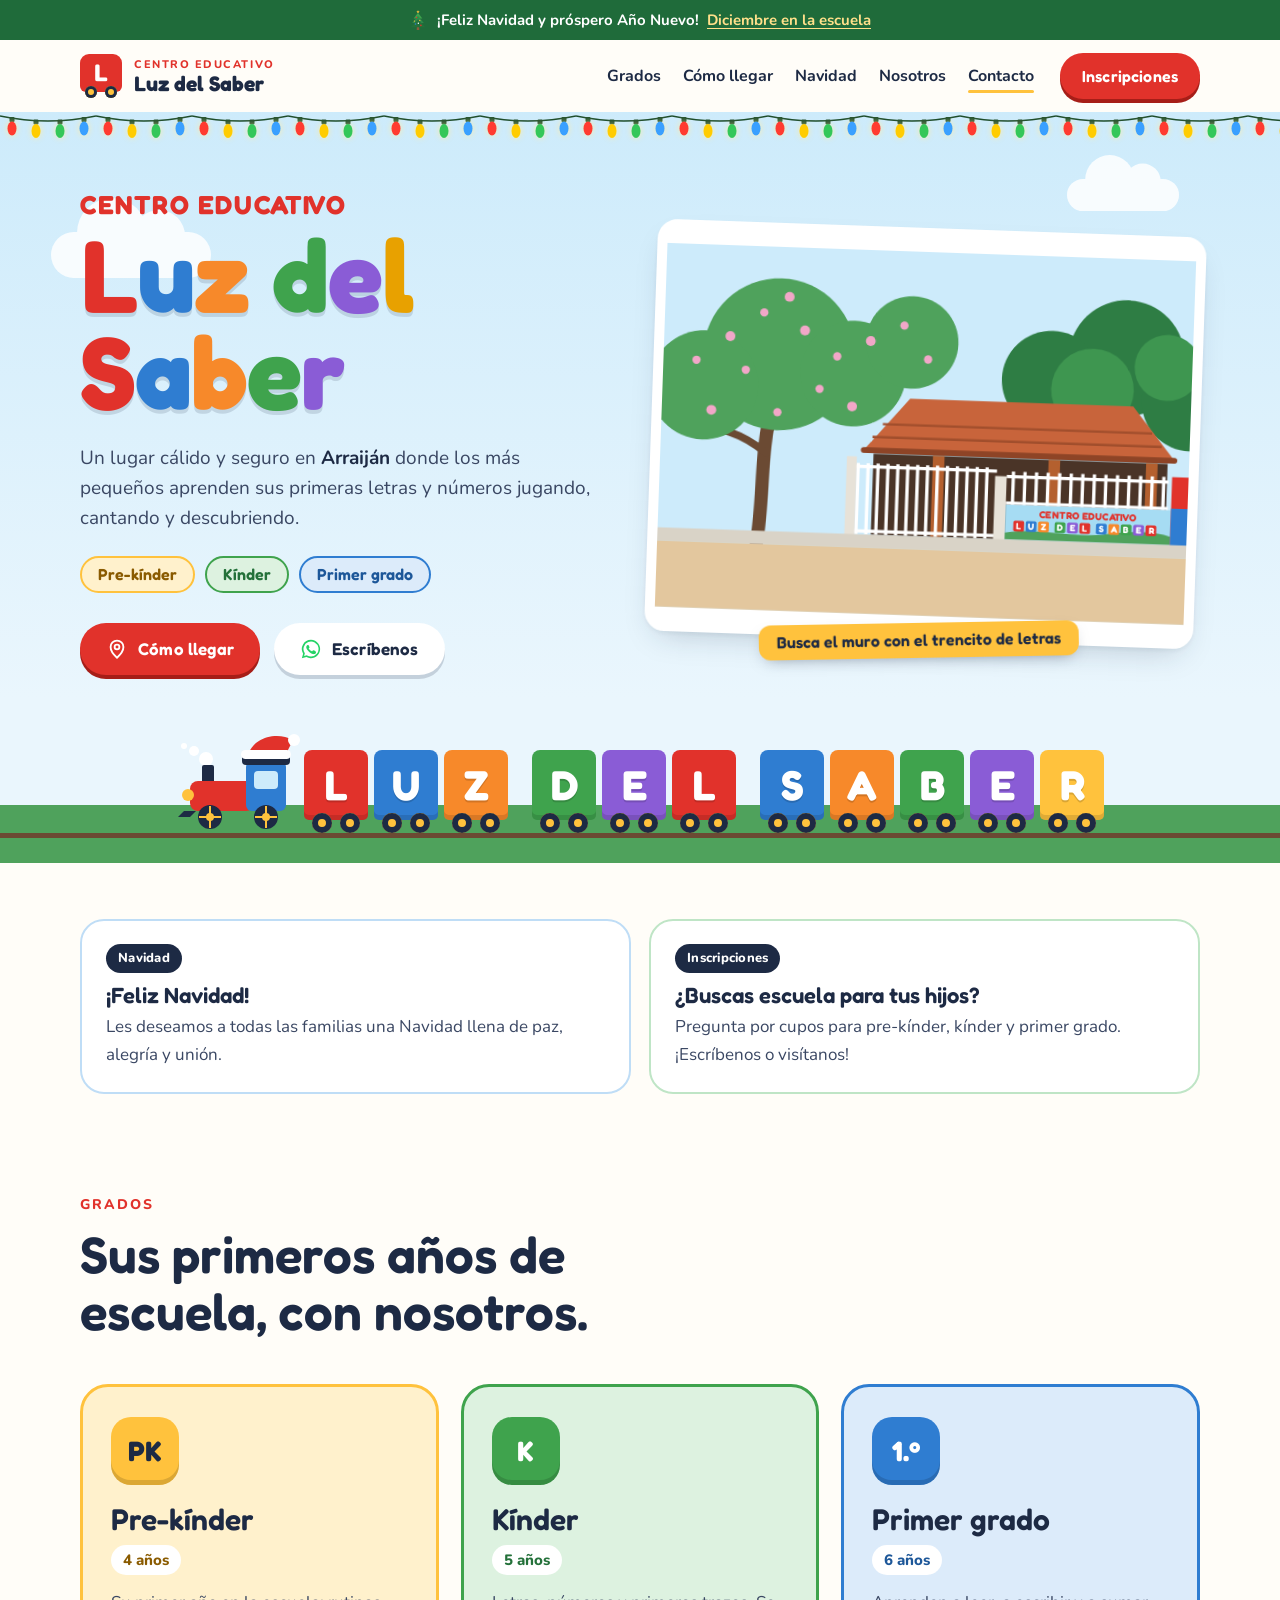
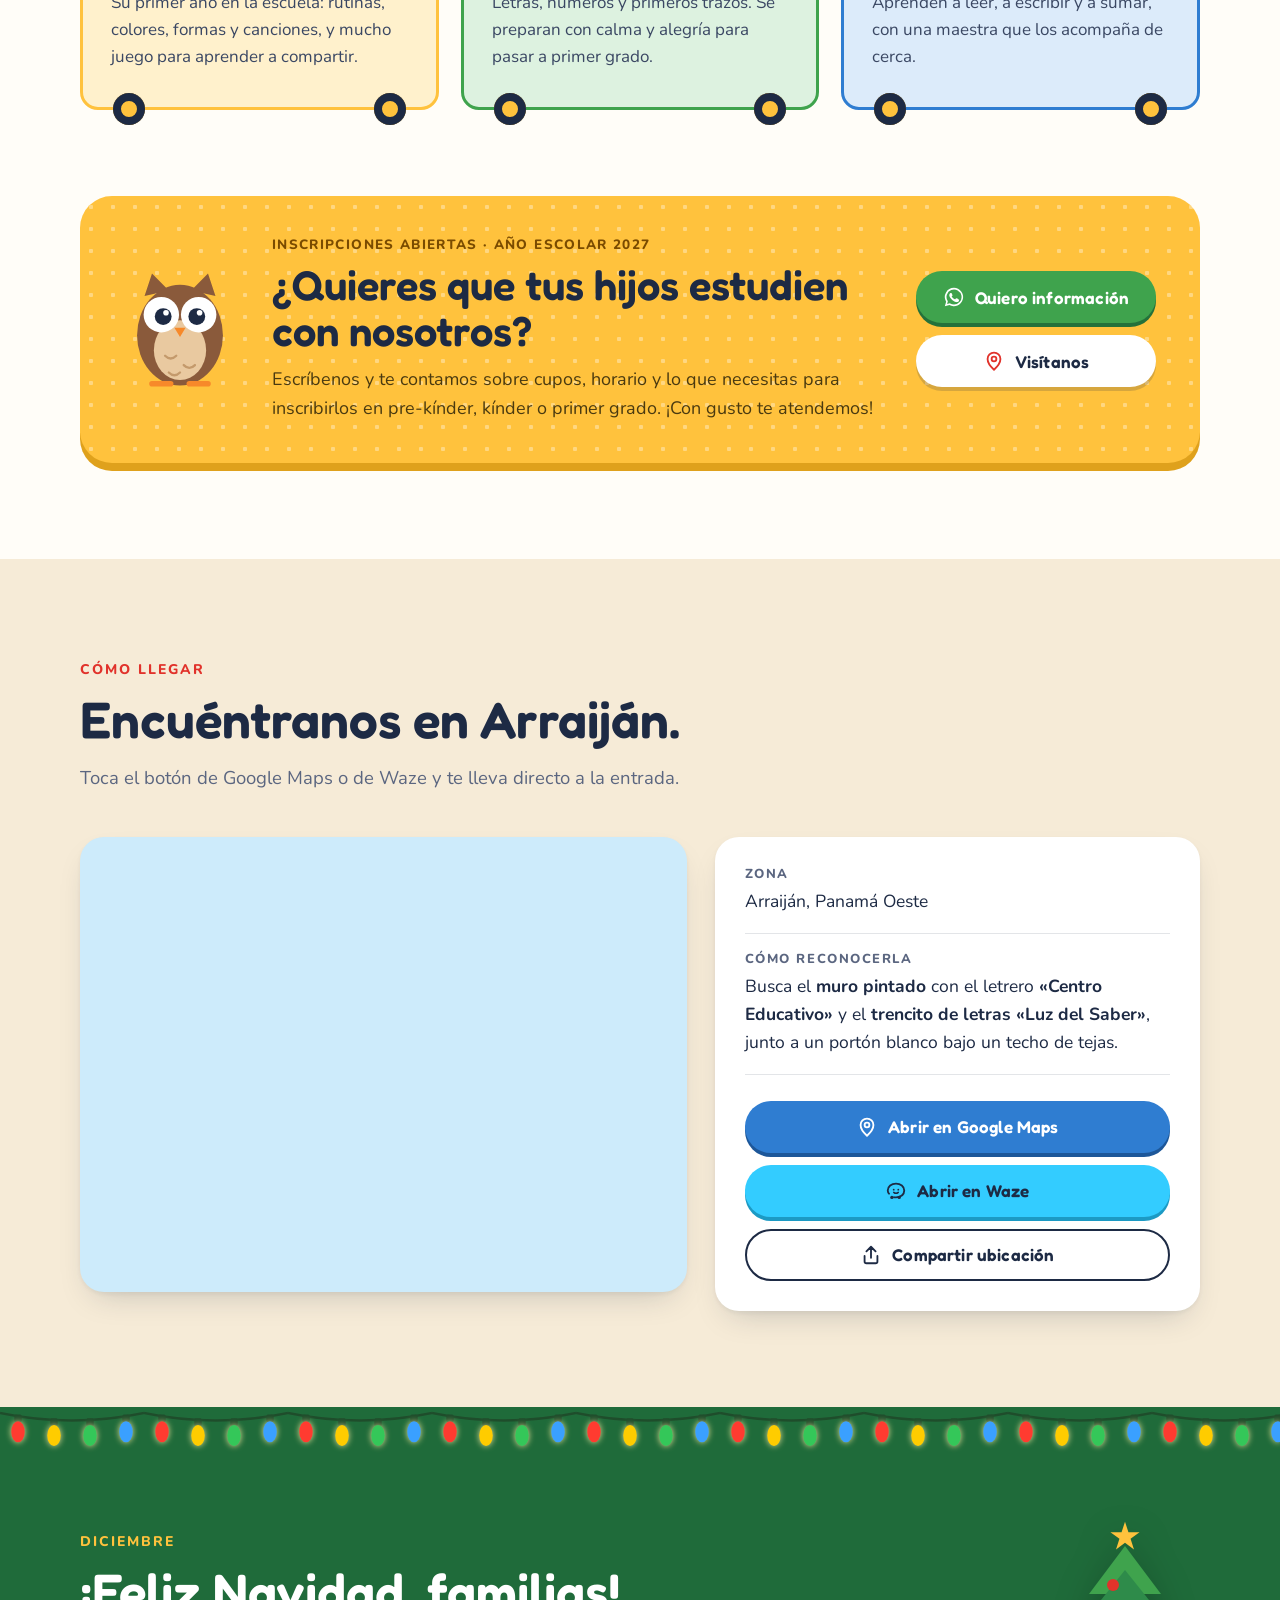
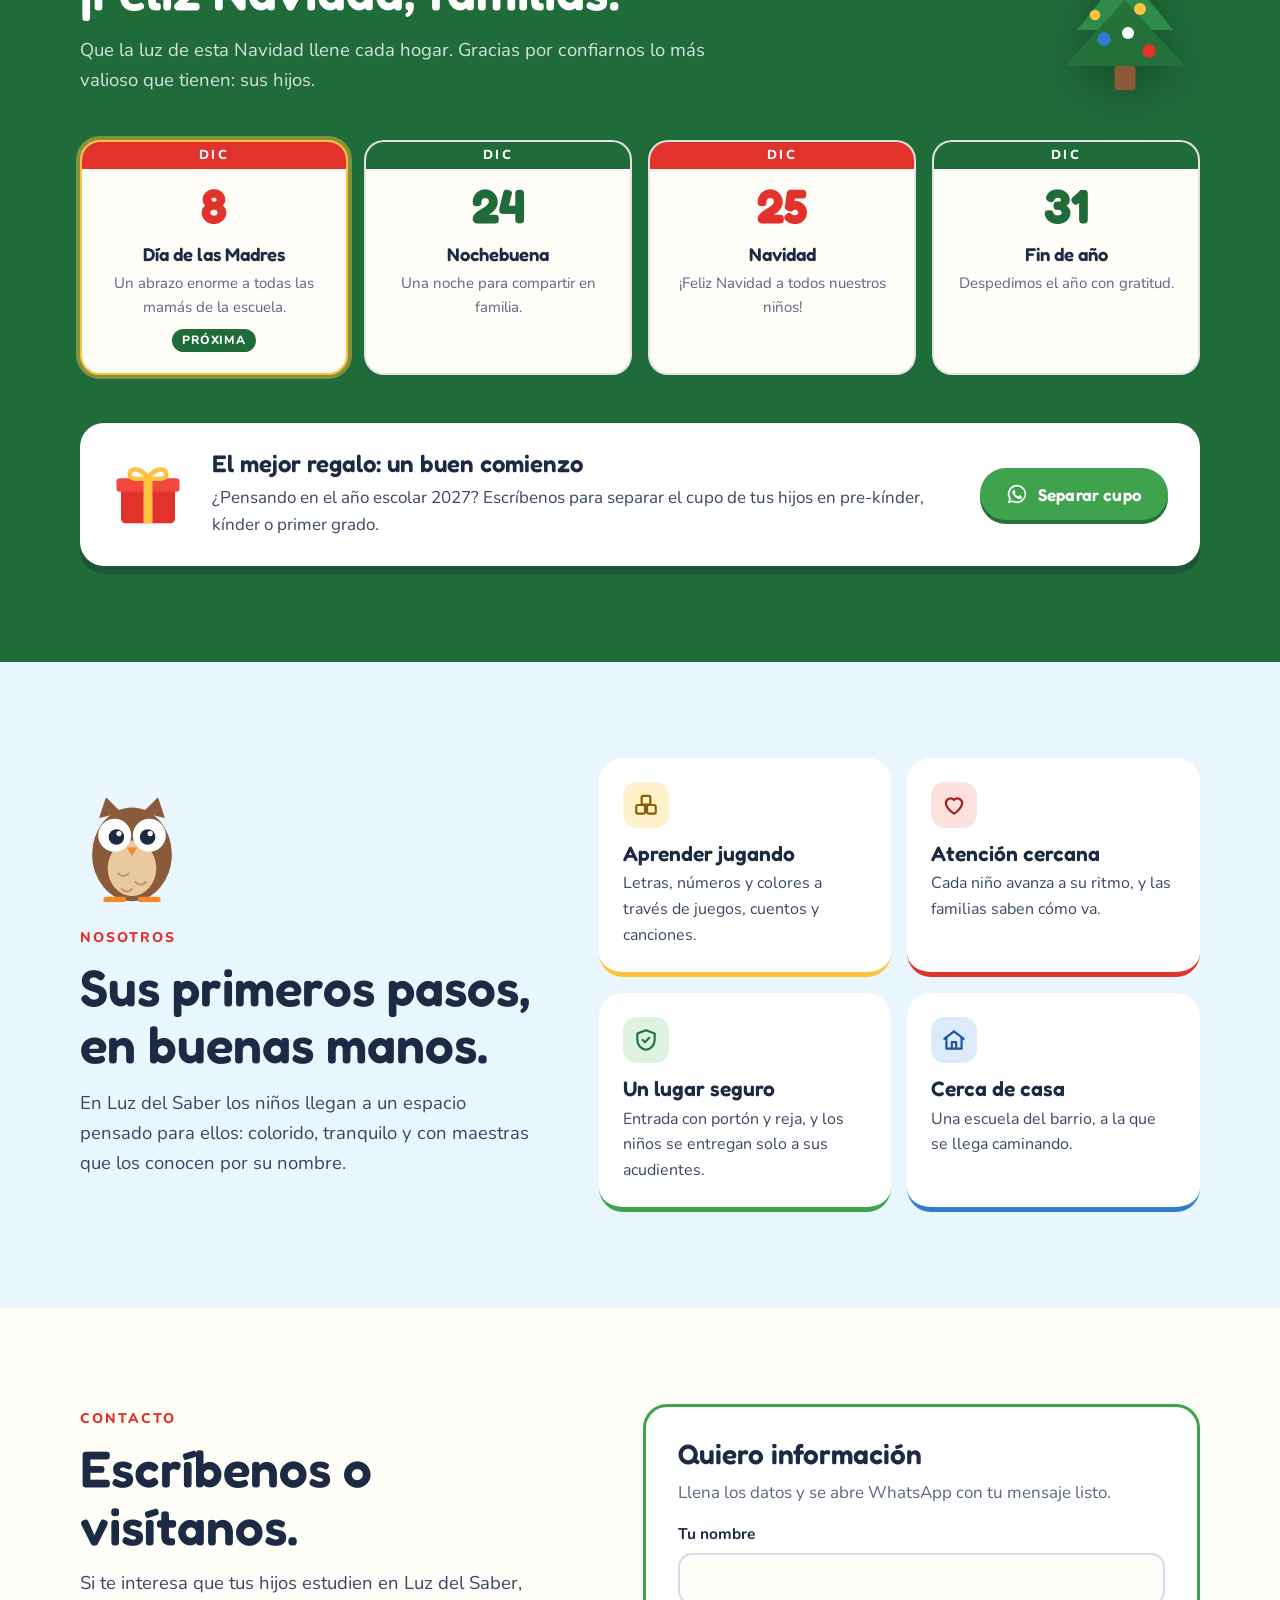
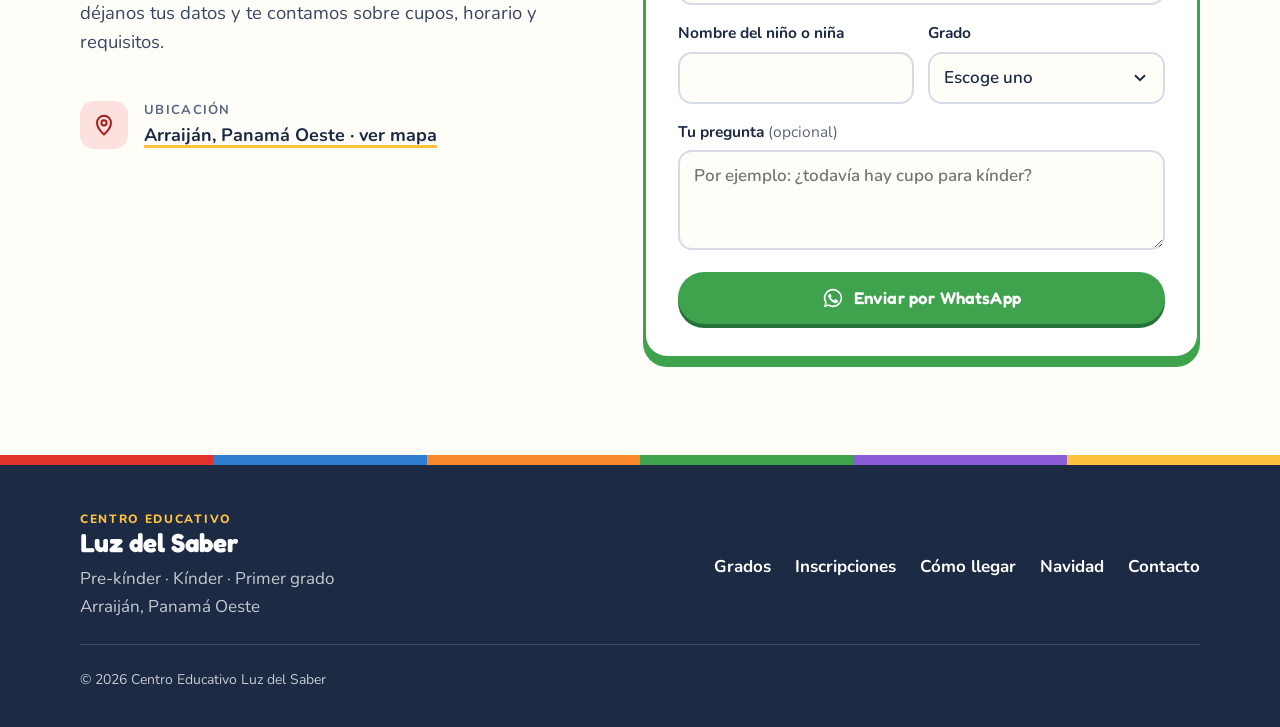
==== commit a4d26d53: "Versión de Navidad, llamado a inscribirse y ubicación exacta - Temporadas automáticas (fiestas patri" ====
--- a/index.html
+++ b/index.html
@@ -3,8 +3,8 @@
 <head>
 <meta charset="utf-8">
 <meta name="viewport" content="width=device-width, initial-scale=1, viewport-fit=cover">
-<title>Centro Educativo Luz del Saber — Pre-kínder, kínder y primer grado en Panamá Oeste</title>
-<meta name="description" content="Centro Educativo Luz del Saber: pre-kínder, kínder y primer grado en Panamá Oeste. Cómo llegar, horario y contacto.">
+<title>Centro Educativo Luz del Saber — Pre-kínder, kínder y primer grado en Arraiján</title>
+<meta name="description" content="Centro Educativo Luz del Saber: pre-kínder, kínder y primer grado en Arraiján, Panamá Oeste. ¿Te interesa inscribir a tus hijos? Escríbenos y mira cómo llegar.">
 <meta name="theme-color" content="#CDEBFB">
 <link rel="icon" href="assets/img/favicon.svg" type="image/svg+xml">
 <link rel="canonical" href="https://lulago3003.github.io/luz-del-saber/">
@@ -12,7 +12,7 @@
 <meta property="og:site_name" content="Centro Educativo Luz del Saber">
 <meta property="og:url" content="https://lulago3003.github.io/luz-del-saber/">
 <meta property="og:title" content="Centro Educativo Luz del Saber">
-<meta property="og:description" content="Pre-kínder, kínder y primer grado en Panamá Oeste. Mira cómo llegar y escríbenos.">
+<meta property="og:description" content="Pre-kínder, kínder y primer grado en Arraiján. Escríbenos y mira cómo llegar.">
 <meta property="og:image" content="https://lulago3003.github.io/luz-del-saber/assets/img/compartir.png">
 <meta property="og:image:width" content="1200">
 <meta property="og:image:height" content="630">
@@ -22,21 +22,38 @@
 <link rel="preconnect" href="https://fonts.googleapis.com">
 <link rel="preconnect" href="https://fonts.gstatic.com" crossorigin>
 <link href="https://fonts.googleapis.com/css2?family=Fredoka:wght@500;600;700&family=Nunito:wght@400;600;700;800&display=swap" rel="stylesheet">
-<link rel="stylesheet" href="assets/css/style.css?v=1">
-<script>document.documentElement.classList.add('js','patrio');</script>
+<link rel="stylesheet" href="assets/css/style.css?v=2">
+<script>
+/* Temporada: ?tema=patria | ?tema=navidad | ?tema=ninguna en la dirección, o automática por fecha
+   (fiestas patrias del 20 de octubre al 30 de noviembre, Navidad del 1 de diciembre al 6 de enero). */
+(function () {
+  var h = document.documentElement, m = location.search.match(/[?&]tema=([a-z]+)/), t;
+  h.classList.add('js');
+  if (m) { t = m[1]; h.setAttribute('data-tema-fijo', ''); }
+  else {
+    var d = new Date(), mes = d.getMonth(), dia = d.getDate();
+    t = (mes === 9 && dia >= 20) || mes === 10 ? 'patria' : (mes === 11 || (mes === 0 && dia <= 6)) ? 'navidad' : '';
+  }
+  if (t === 'patria' || t === 'navidad') h.classList.add('tema-' + t);
+})();
+</script>
 
 <script type="application/ld+json">
 {
   "@context": "https://schema.org",
-  "@type": "Preschool",
+  "@type": "School",
   "name": "Centro Educativo Luz del Saber",
-  "description": "Pre-kínder, kínder y primer grado.",
+  "description": "Pre-kínder, kínder y primer grado en Arraiján, Panamá Oeste.",
   "url": "https://lulago3003.github.io/luz-del-saber/",
+  "image": "https://lulago3003.github.io/luz-del-saber/assets/img/compartir.png",
   "address": {
     "@type": "PostalAddress",
+    "addressLocality": "Arraiján",
     "addressRegion": "Panamá Oeste",
     "addressCountry": "PA"
-  }
+  },
+  "geo": { "@type": "GeoCoordinates", "latitude": 8.9392252, "longitude": -79.6421470 },
+  "hasMap": "https://www.google.com/maps?q=8.9392252,-79.6421470"
 }
 </script>
 </head>
@@ -52,6 +69,27 @@
     <path transform="translate(7.5 5)" fill="#072357" d="M0-3l.674 2.073h2.179L1.09.354l.673 2.073L0 1.146-1.763 2.427-1.09.354-2.853-.927h2.179z"/>
     <path transform="translate(22.5 15)" fill="#DA121A" d="M0-3l.674 2.073h2.179L1.09.354l.673 2.073L0 1.146-1.763 2.427-1.09.354-2.853-.927h2.179z"/>
   </symbol>
+  <symbol id="arbol" viewBox="0 0 100 120">
+    <path d="M50 20L74 52H26z" fill="#3FA34D"/>
+    <path d="M50 36L82 76H18z" fill="#2E8B4A"/>
+    <path d="M50 56L90 100H10z" fill="#24713A"/>
+    <rect x="43" y="100" width="14" height="16" rx="2" fill="#8A5A3B"/>
+    <path transform="translate(50 14) scale(3.4)" fill="#FFC23D" d="M0-3l.674 2.073h2.179L1.09.354l.673 2.073L0 1.146-1.763 2.427-1.09.354-2.853-.927h2.179z"/>
+    <circle cx="42" cy="46" r="4" fill="#E1322B"/><circle cx="60" cy="62" r="4" fill="#FFC23D"/>
+    <circle cx="36" cy="82" r="4.5" fill="#2F7DD1"/><circle cx="66" cy="90" r="4.5" fill="#E1322B"/>
+    <circle cx="52" cy="78" r="4" fill="#FFFFFF"/><circle cx="30" cy="66" r="3.5" fill="#FFC23D"/>
+  </symbol>
+  <symbol id="buho" viewBox="0 0 120 130">
+    <path d="M22 30L30 6l18 18M98 30L90 6 72 24" fill="#8A5A3B"/>
+    <ellipse cx="60" cy="72" rx="46" ry="54" fill="#8A5A3B"/>
+    <ellipse cx="60" cy="88" rx="28" ry="32" fill="#E9C9A0"/>
+    <circle cx="40" cy="50" r="19" fill="#fff"/><circle cx="80" cy="50" r="19" fill="#fff"/>
+    <circle class="ojo" cx="42" cy="52" r="9" fill="#1D2A44"/><circle class="ojo" cx="78" cy="52" r="9" fill="#1D2A44"/>
+    <circle cx="45" cy="48" r="3" fill="#fff"/><circle cx="81" cy="48" r="3" fill="#fff"/>
+    <path d="M54 64h12l-6 10z" fill="#F7892A"/>
+    <path d="M44 94c4 4 8 4 12 0M64 104c4 4 8 4 12 0M48 112c4 4 8 4 12 0" stroke="#C49A6C" stroke-width="2.5" fill="none" stroke-linecap="round"/>
+    <path d="M30 124h20M70 124h20" stroke="#F7892A" stroke-width="6" stroke-linecap="round"/>
+  </symbol>
   <symbol id="wa" viewBox="0 0 24 24">
     <path fill="currentColor" d="M12 2a10 10 0 0 0-8.6 15.1L2 22l5-1.3A10 10 0 1 0 12 2zm0 18.2a8.2 8.2 0 0 1-4.2-1.2l-.3-.2-3 .8.8-2.9-.2-.3A8.2 8.2 0 1 1 12 20.2zm4.5-6.1c-.2-.1-1.5-.7-1.7-.8-.2-.1-.4-.1-.6.1l-.8 1c-.1.2-.3.2-.5.1a6.7 6.7 0 0 1-3.3-2.9c-.3-.4.2-.4.7-1.3.1-.2 0-.3 0-.4l-.8-1.8c-.2-.5-.4-.4-.6-.4h-.5a1 1 0 0 0-.7.3 3 3 0 0 0-.9 2.2 5.2 5.2 0 0 0 1.1 2.7 11.8 11.8 0 0 0 4.5 4c1.7.7 2.3.8 3.2.6.5-.1 1.5-.6 1.7-1.2.2-.6.2-1.1.2-1.2-.1-.1-.3-.2-.5-.3z"/>
   </symbol>
@@ -61,15 +99,14 @@
   </symbol>
 </svg>
 
-<!-- Fiestas patrias: se quita con "mesPatrio": false en contenido.json -->
-<div class="patria-cinta" data-patrio>
+<!-- Cintas de temporada (solo se ve la de la temporada activa) -->
+<div class="cinta cinta--patria" data-tema="patria">
   <svg class="mini-bandera" viewBox="0 0 30 20" aria-hidden="true"><use href="#bandera"/></svg>
   <p><b>¡Felices fiestas patrias, Panamá!</b> <a href="#patria">Noviembre en la escuela</a></p>
 </div>
-
-<!-- Página en preparación: se quita con "enPreparacion": false -->
-<div class="prep" id="prep" role="note">
-  <p><b>Página en preparación.</b> <span class="prep__mas">Estamos confirmando</span><span class="prep__corto">Faltan</span> el teléfono, el horario y la ubicación exacta.</p>
+<div class="cinta cinta--navidad" data-tema="navidad">
+  <svg class="mini-arbol" viewBox="0 0 100 120" aria-hidden="true"><use href="#arbol"/></svg>
+  <p><b>¡Feliz Navidad y próspero Año Nuevo!</b> <a href="#navidad">Diciembre en la escuela</a></p>
 </div>
 
 <!-- ============ ENCABEZADO ============ -->
@@ -84,21 +121,20 @@
       <ul>
         <li><a href="#grados">Grados</a></li>
         <li><a href="#como-llegar">Cómo llegar</a></li>
-        <li data-patrio><a href="#patria">Mes de la patria</a></li>
+        <li data-tema="patria"><a href="#patria">Mes de la patria</a></li>
+        <li data-tema="navidad"><a href="#navidad">Navidad</a></li>
         <li><a href="#nosotros">Nosotros</a></li>
         <li><a href="#contacto">Contacto</a></li>
       </ul>
-      <a class="btn btn--rojo nav__cta" href="#como-llegar">
-        <svg aria-hidden="true"><use href="#pin"/></svg>
-        Cómo llegar
-      </a>
+      <a class="btn btn--rojo nav__cta" href="#inscribete">Inscripciones</a>
     </nav>
 
     <button class="burger" id="burger" aria-label="Abrir menú" aria-expanded="false" aria-controls="nav">
       <span></span><span></span><span></span>
     </button>
   </div>
-  <div class="banderines" data-patrio aria-hidden="true"></div>
+  <div class="banderines" data-tema="patria" aria-hidden="true"></div>
+  <div class="luces" data-tema="navidad" aria-hidden="true"></div>
 </header>
 
 <main id="inicio">
@@ -107,6 +143,14 @@
 <section class="hero">
   <div class="nube nube--1" aria-hidden="true"></div>
   <div class="nube nube--2" aria-hidden="true"></div>
+  <div class="copos" data-tema="navidad" aria-hidden="true">
+    <i style="--x:4%;--d:13s;--r:-2s;--s:7px"></i><i style="--x:12%;--d:17s;--r:-9s;--s:5px"></i>
+    <i style="--x:21%;--d:15s;--r:-5s;--s:8px"></i><i style="--x:30%;--d:19s;--r:-12s;--s:5px"></i>
+    <i style="--x:39%;--d:14s;--r:-7s;--s:6px"></i><i style="--x:48%;--d:18s;--r:-1s;--s:7px"></i>
+    <i style="--x:57%;--d:16s;--r:-10s;--s:5px"></i><i style="--x:66%;--d:13s;--r:-4s;--s:8px"></i>
+    <i style="--x:75%;--d:20s;--r:-14s;--s:6px"></i><i style="--x:84%;--d:15s;--r:-6s;--s:5px"></i>
+    <i style="--x:92%;--d:17s;--r:-11s;--s:7px"></i><i style="--x:97%;--d:14s;--r:-3s;--s:5px"></i>
+  </div>
 
   <div class="wrap hero__in">
     <div class="hero__txt">
@@ -115,7 +159,7 @@
         <span class="hero__pre" aria-hidden="true">Centro Educativo</span>
         <span class="letras" aria-hidden="true"><span class="palabra-h"><i class="l-rojo">L</i><i class="l-azul">u</i><i class="l-naranja">z</i></span> <span class="palabra-h"><i class="l-verde">d</i><i class="l-morado">e</i><i class="l-amarillo-o">l</i></span> <span class="palabra-h"><i class="l-rojo">S</i><i class="l-azul">a</i><i class="l-naranja">b</i><i class="l-verde">e</i><i class="l-morado">r</i></span></span>
       </h1>
-      <p class="lead">Un lugar cálido y seguro en <b>Panamá Oeste</b> donde los más pequeños aprenden sus primeras letras y números jugando, cantando y descubriendo.</p>
+      <p class="lead">Un lugar cálido y seguro en <b>Arraiján</b> donde los más pequeños aprenden sus primeras letras y números jugando, cantando y descubriendo.</p>
 
       <ul class="grados-chips" aria-label="Grados">
         <li class="c-amarillo">Pre-kínder</li>
@@ -128,7 +172,7 @@
           <svg aria-hidden="true"><use href="#pin"/></svg>
           Cómo llegar
         </a>
-        <a class="btn btn--blanco" data-wa data-wa-msg="¡Hola! 👋 Quisiera información sobre la escuela." href="#contacto">
+        <a class="btn btn--blanco" data-wa data-wa-msg="¡Hola! 👋 Quisiera información sobre la escuela." href="#inscribete">
           <svg aria-hidden="true"><use href="#wa"/></svg>
           Escríbenos
         </a>
@@ -137,7 +181,7 @@
 
     <figure class="foto">
       <div class="foto__marco">
-        <!-- Ilustración de la entrada. Si existe assets/img/escuela.jpg, la foto se pone encima. -->
+        <!-- Dibujo de la entrada. Si existe assets/img/escuela.jpg, la foto se pone encima. -->
         <svg class="foto__dibujo" viewBox="0 0 640 440" role="img" aria-labelledby="dibT">
           <title id="dibT">Dibujo de la entrada de la escuela: techo de tejas, portón blanco y el muro pintado con el trencito de letras</title>
           <rect width="640" height="440" fill="#CDEBFB"/>
@@ -147,7 +191,6 @@
           <g fill="#3E9650">
             <circle cx="520" cy="160" r="50"/><circle cx="610" cy="130" r="40"/>
           </g>
-          <!-- árbol de flores rosadas -->
           <path d="M120 360c8-60 0-110 14-170" stroke="#6B4A33" stroke-width="16" fill="none" stroke-linecap="round"/>
           <path d="M132 220c30-30 60-40 90-44M128 250c-30-24-60-30-90-30" stroke="#6B4A33" stroke-width="9" fill="none" stroke-linecap="round"/>
           <g fill="#4FA25C">
@@ -159,16 +202,11 @@
             <circle cx="290" cy="90" r="5"/><circle cx="150" cy="60" r="6"/><circle cx="40" cy="140" r="5"/><circle cx="230" cy="190" r="6"/>
             <circle cx="320" cy="130" r="5"/><circle cx="140" cy="200" r="5"/>
           </g>
-          <!-- techo de tejas -->
           <path d="M300 178h270l52 64H246z" fill="#C8643B"/>
-          <g stroke="#A14E2C" stroke-width="3">
-            <path d="M268 210h326M256 226h350"/>
-          </g>
+          <g stroke="#A14E2C" stroke-width="3"><path d="M268 210h326M256 226h350"/></g>
           <path d="M246 242h376" stroke="#8E4426" stroke-width="7" stroke-linecap="round"/>
-          <!-- sombra y columnas -->
           <rect x="258" y="246" width="356" height="98" fill="#4A3427"/>
           <g fill="#B4602F"><rect x="330" y="246" width="14" height="98"/><rect x="470" y="246" width="14" height="98"/><rect x="588" y="246" width="14" height="98"/></g>
-          <!-- reja y portón -->
           <g stroke="#fff" stroke-width="4">
             <path d="M232 262h176M232 340h176"/>
             <path d="M240 258v86M252 258v86M264 258v86M276 258v86M288 258v86M300 258v86M312 258v86M324 258v86M336 258v86M348 258v86M360 258v86M372 258v86M384 258v86M396 258v86"/>
@@ -177,7 +215,6 @@
           </g>
           <rect x="226" y="250" width="12" height="96" fill="#E7E2D8"/>
           <rect x="406" y="268" width="14" height="78" fill="#E7E2D8"/>
-          <!-- muro pintado -->
           <rect x="420" y="302" width="200" height="44" fill="#A6DCF3"/>
           <path d="M420 336c40-8 80 4 120-2s60-6 80 0v10H420z" fill="#4FA25C"/>
           <text x="520" y="317" text-anchor="middle" font-family="Fredoka, Nunito, sans-serif" font-weight="700" font-size="12" fill="#E1322B" letter-spacing=".5">CENTRO EDUCATIVO</text>
@@ -196,7 +233,6 @@
           </g>
           <rect x="620" y="262" width="20" height="84" fill="#E1322B"/>
           <rect x="620" y="300" width="20" height="46" fill="#2F7DD1"/>
-          <!-- acera y calle -->
           <rect y="344" width="640" height="16" fill="#D9D3C7"/>
           <rect y="360" width="640" height="80" fill="#E3C79E"/>
         </svg>
@@ -223,6 +259,12 @@
           <path d="M2 74h12l6-6H8z" fill="#1D2A44"/>
           <g class="rueda"><circle cx="34" cy="74" r="12" fill="#1D2A44"/><circle cx="34" cy="74" r="4" fill="#FFC23D"/><path d="M34 63v22M23 74h22" stroke="#FFC23D" stroke-width="2"/></g>
           <g class="rueda"><circle cx="90" cy="74" r="12" fill="#1D2A44"/><circle cx="90" cy="74" r="4" fill="#FFC23D"/><path d="M90 63v22M79 74h22" stroke="#FFC23D" stroke-width="2"/></g>
+          <!-- gorro de Navidad -->
+          <g data-tema="navidad">
+            <path d="M72 13C76-5 100-12 117-3l-8 16z" fill="#E1322B"/>
+            <rect x="65" y="7" width="50" height="9" rx="4.5" fill="#fff"/>
+            <circle cx="118" cy="-3" r="6" fill="#fff"/>
+          </g>
         </svg>
       </span>
       <span class="vagon c-rojo">L</span><span class="vagon c-azul">U</span><span class="vagon c-naranja">Z</span>
@@ -238,15 +280,20 @@
   <div class="wrap">
     <h2 id="avisosT" class="sr">Avisos</h2>
     <div class="avisos__list" id="avisos">
-      <article class="aviso">
+      <article class="aviso" data-tema="patria">
         <p class="chip">Fiestas patrias</p>
         <h3>Noviembre, mes de la patria</h3>
         <p>Los niños celebran a Panamá aprendiendo sobre la bandera, el escudo y el himno nacional.</p>
       </article>
+      <article class="aviso" data-tema="navidad">
+        <p class="chip">Navidad</p>
+        <h3>¡Feliz Navidad!</h3>
+        <p>Les deseamos a todas las familias una Navidad llena de paz, alegría y unión.</p>
+      </article>
       <article class="aviso">
-        <p class="chip">Año escolar 2027</p>
-        <h3>Pregunta por cupos</h3>
-        <p>¿Tu hijo entra a pre-kínder, kínder o primer grado el próximo año? Escríbenos o pasa por la escuela.</p>
+        <p class="chip">Inscripciones</p>
+        <h3>¿Buscas escuela para tus hijos?</h3>
+        <p>Pregunta por cupos para pre-kínder, kínder y primer grado. ¡Escríbenos o visítanos!</p>
       </article>
     </div>
   </div>
@@ -280,8 +327,30 @@
         <p>Aprenden a leer, a escribir y a sumar, con una maestra que los acompaña de cerca.</p>
       </article>
     </div>
-
-    <p class="grados__nota reveal">¿Quieres saber si hay cupo o qué documentos llevar? <a data-wa data-wa-msg="¡Hola! 👋 Quisiera saber si hay cupo y qué documentos necesito para matricular." href="#contacto">Pregúntanos</a>.</p>
+  </div>
+</section>
+
+<!-- ============ INSCRÍBETE ============ -->
+<section class="inscribete" id="inscribete">
+  <div class="wrap">
+    <div class="inscribete__card reveal">
+      <svg class="inscribete__buho" viewBox="0 0 120 130" aria-hidden="true"><use href="#buho"/></svg>
+      <div class="inscribete__txt">
+        <p class="inscribete__kicker">Inscripciones abiertas · Año escolar <span data-anio-escolar>2027</span></p>
+        <h2>¿Quieres que tus hijos estudien con nosotros?</h2>
+        <p>Escríbenos y te contamos sobre cupos, horario y lo que necesitas para inscribirlos en pre-kínder, kínder o primer grado. ¡Con gusto te atendemos!</p>
+      </div>
+      <div class="inscribete__btns">
+        <a class="btn btn--verde" data-wa data-wa-msg="¡Hola! 👋 Me interesa inscribir a mi hijo/a en Luz del Saber. ¿Me pueden dar información?" href="#contacto">
+          <svg aria-hidden="true"><use href="#wa"/></svg>
+          Quiero información
+        </a>
+        <a class="btn btn--blanco btn--sin-icono-color" href="#como-llegar">
+          <svg aria-hidden="true"><use href="#pin"/></svg>
+          Visítanos
+        </a>
+      </div>
+    </div>
   </div>
 </section>
 
@@ -290,20 +359,25 @@
   <div class="wrap">
     <div class="sec__head reveal">
       <p class="kicker">Cómo llegar</p>
-      <h2>Encuéntranos en Panamá Oeste.</h2>
+      <h2>Encuéntranos en Arraiján.</h2>
+      <p>Toca el botón de Google Maps o de Waze y te lleva directo a la entrada.</p>
     </div>
 
     <div class="llegar__grid">
       <div class="mapa reveal">
-        <iframe id="mapa" title="Mapa con la ubicación de la escuela" src="https://maps.google.com/maps?q=Panam%C3%A1%20Oeste%2C%20Panam%C3%A1&amp;z=10&amp;hl=es&amp;output=embed" loading="lazy" referrerpolicy="no-referrer-when-downgrade"></iframe>
-        <p class="mapa__aviso" id="mapaAviso">El punto exacto se publicará pronto. Mientras tanto, pregúntanos cómo llegar.</p>
+        <iframe id="mapa" title="Mapa con la ubicación de la escuela" src="https://maps.google.com/maps?q=8.9392252%2C-79.642147&amp;z=17&amp;hl=es&amp;output=embed" loading="lazy" referrerpolicy="no-referrer-when-downgrade"></iframe>
+        <p class="mapa__aviso" id="mapaAviso" hidden>El punto exacto se publicará pronto. Mientras tanto, pregúntanos cómo llegar.</p>
       </div>
 
       <div class="llegar__panel reveal">
         <dl class="llegar__datos">
+          <div data-fila>
+            <dt>Dirección</dt>
+            <dd data-c="ubicacion.direccion"></dd>
+          </div>
           <div>
-            <dt>Dirección</dt>
-            <dd data-c="ubicacion.direccion" class="pendiente">Por confirmar</dd>
+            <dt>Zona</dt>
+            <dd data-c="ubicacion.zona">Arraiján, Panamá Oeste</dd>
           </div>
           <div id="refsBox" hidden>
             <dt>Referencias</dt>
@@ -313,18 +387,18 @@
             <dt>Cómo reconocerla</dt>
             <dd>Busca el <b>muro pintado</b> con el letrero <b>«Centro Educativo»</b> y el <b>trencito de letras «Luz del Saber»</b>, junto a un portón blanco bajo un techo de tejas.</dd>
           </div>
-          <div>
+          <div data-fila>
             <dt>Horario de atención</dt>
-            <dd data-c="contacto.horario" class="pendiente">Por confirmar</dd>
+            <dd data-c="contacto.horario"></dd>
           </div>
         </dl>
 
         <div class="llegar__btns">
-          <a class="btn btn--azul" id="btnMaps" href="https://www.google.com/maps/search/?api=1&amp;query=Panam%C3%A1%20Oeste%2C%20Panam%C3%A1" target="_blank" rel="noopener">
+          <a class="btn btn--azul" id="btnMaps" href="https://www.google.com/maps/dir/?api=1&amp;destination=8.9392252,-79.642147" target="_blank" rel="noopener">
             <svg aria-hidden="true"><use href="#pin"/></svg>
             Abrir en Google Maps
           </a>
-          <a class="btn btn--waze" id="btnWaze" href="https://waze.com/ul?q=Panam%C3%A1%20Oeste%2C%20Panam%C3%A1" target="_blank" rel="noopener">
+          <a class="btn btn--waze" id="btnWaze" href="https://waze.com/ul?ll=8.9392252,-79.642147&amp;navigate=yes" target="_blank" rel="noopener">
             <svg viewBox="0 0 24 24" aria-hidden="true"><path fill="none" stroke="currentColor" stroke-width="2" stroke-linejoin="round" d="M5 15.5C3.5 14.5 3 13 3 11.5 3 7 7 4 12 4s9 3 9 7.5-4 7.5-9 7.5c-1 0-2.2-.2-3-.4"/><circle cx="7.5" cy="19" r="1.8" fill="currentColor"/><circle cx="15.5" cy="19" r="1.8" fill="currentColor"/><circle cx="9.5" cy="10.5" r="1" fill="currentColor"/><circle cx="14.5" cy="10.5" r="1" fill="currentColor"/><path fill="none" stroke="currentColor" stroke-width="1.6" stroke-linecap="round" d="M9.5 13.5c1.4 1.2 3.6 1.2 5 0"/></svg>
             Abrir en Waze
           </a>
@@ -339,7 +413,7 @@
 </section>
 
 <!-- ============ MES DE LA PATRIA ============ -->
-<section class="sec patria" id="patria" data-patrio>
+<section class="sec patria" id="patria" data-tema="patria">
   <div class="banderines banderines--grande" aria-hidden="true"></div>
   <div class="wrap">
     <div class="sec__head reveal">
@@ -348,7 +422,7 @@
       <p>En la escuela los niños aprenden por qué noviembre es tan especial para Panamá y conocen nuestros símbolos patrios.</p>
     </div>
 
-    <ol class="fechas" id="fechas">
+    <ol class="fechas" data-mes="10">
       <li class="reveal" data-dia="3"><span class="hoja"><small>nov</small><b>3</b></span><h3>Separación de Panamá de Colombia</h3><p>En 1903 Panamá nace como república.</p></li>
       <li class="reveal" data-dia="4"><span class="hoja"><small>nov</small><b>4</b></span><h3>Día de los Símbolos Patrios</h3><p>Honramos la bandera, el escudo y el himno.</p></li>
       <li class="reveal" data-dia="5"><span class="hoja"><small>nov</small><b>5</b></span><h3>Consolidación de la Separación</h3><p>Se celebra en Colón.</p></li>
@@ -389,21 +463,50 @@
   </div>
 </section>
 
+<!-- ============ NAVIDAD ============ -->
+<section class="sec navidad" id="navidad" data-tema="navidad">
+  <div class="luces luces--grande" aria-hidden="true"></div>
+  <div class="wrap">
+    <div class="navidad__head">
+      <div class="sec__head reveal">
+        <p class="kicker">Diciembre</p>
+        <h2>¡Feliz Navidad, familias!</h2>
+        <p>Que la luz de esta Navidad llene cada hogar. Gracias por confiarnos lo más valioso que tienen: sus hijos.</p>
+      </div>
+      <svg class="navidad__arbol reveal" viewBox="0 0 100 120" aria-hidden="true"><use href="#arbol"/></svg>
+    </div>
+
+    <ol class="fechas fechas--navidad" data-mes="11">
+      <li class="reveal" data-dia="8"><span class="hoja"><small>dic</small><b>8</b></span><h3>Día de las Madres</h3><p>Un abrazo enorme a todas las mamás de la escuela.</p></li>
+      <li class="reveal" data-dia="24"><span class="hoja"><small>dic</small><b>24</b></span><h3>Nochebuena</h3><p>Una noche para compartir en familia.</p></li>
+      <li class="reveal" data-dia="25"><span class="hoja"><small>dic</small><b>25</b></span><h3>Navidad</h3><p>¡Feliz Navidad a todos nuestros niños!</p></li>
+      <li class="reveal" data-dia="31"><span class="hoja"><small>dic</small><b>31</b></span><h3>Fin de año</h3><p>Despedimos el año con gratitud.</p></li>
+    </ol>
+
+    <div class="regalo reveal">
+      <svg class="regalo__ico" viewBox="0 0 64 64" aria-hidden="true">
+        <rect x="8" y="26" width="48" height="32" rx="4" fill="#E1322B"/>
+        <rect x="4" y="18" width="56" height="12" rx="3" fill="#F2463F"/>
+        <rect x="28" y="18" width="8" height="40" fill="#FFC23D"/>
+        <path d="M32 18c-6-10-18-10-16-2 1 3 8 3 16 2zM32 18c6-10 18-10 16-2-1 3-8 3-16 2z" fill="none" stroke="#FFC23D" stroke-width="4" stroke-linejoin="round"/>
+      </svg>
+      <div>
+        <h3>El mejor regalo: un buen comienzo</h3>
+        <p>¿Pensando en el año escolar <span data-anio-escolar>2027</span>? Escríbenos para separar el cupo de tus hijos en pre-kínder, kínder o primer grado.</p>
+      </div>
+      <a class="btn btn--verde" data-wa data-wa-msg="¡Hola! 👋 Quisiera separar un cupo para el próximo año escolar en Luz del Saber." href="#contacto">
+        <svg aria-hidden="true"><use href="#wa"/></svg>
+        Separar cupo
+      </a>
+    </div>
+  </div>
+</section>
+
 <!-- ============ NOSOTROS ============ -->
 <section class="sec nosotros" id="nosotros">
   <div class="wrap nosotros__grid">
     <div class="nosotros__intro reveal">
-      <svg class="buho" viewBox="0 0 120 130" aria-hidden="true">
-        <path d="M22 30L30 6l18 18M98 30L90 6 72 24" fill="#8A5A3B"/>
-        <ellipse cx="60" cy="72" rx="46" ry="54" fill="#8A5A3B"/>
-        <ellipse cx="60" cy="88" rx="28" ry="32" fill="#E9C9A0"/>
-        <circle cx="40" cy="50" r="19" fill="#fff"/><circle cx="80" cy="50" r="19" fill="#fff"/>
-        <circle class="ojo" cx="42" cy="52" r="9" fill="#1D2A44"/><circle class="ojo" cx="78" cy="52" r="9" fill="#1D2A44"/>
-        <circle cx="45" cy="48" r="3" fill="#fff"/><circle cx="81" cy="48" r="3" fill="#fff"/>
-        <path d="M54 64h12l-6 10z" fill="#F7892A"/>
-        <path d="M44 94c4 4 8 4 12 0M64 104c4 4 8 4 12 0M48 112c4 4 8 4 12 0" stroke="#C49A6C" stroke-width="2.5" fill="none" stroke-linecap="round"/>
-        <path d="M30 124h20M70 124h20" stroke="#F7892A" stroke-width="6" stroke-linecap="round"/>
-      </svg>
+      <svg class="buho" viewBox="0 0 120 130" aria-hidden="true"><use href="#buho"/></svg>
       <p class="kicker">Nosotros</p>
       <h2>Sus primeros pasos, en buenas manos.</h2>
       <p>En Luz del Saber los niños llegan a un espacio pensado para ellos: colorido, tranquilo y con maestras que los conocen por su nombre.</p>
@@ -440,29 +543,29 @@
     <div class="reveal">
       <p class="kicker">Contacto</p>
       <h2>Escríbenos o visítanos.</h2>
-      <p class="contacto__sub">Con gusto te contamos sobre cupos, horarios y lo que necesitas para matricular.</p>
+      <p class="contacto__sub">Si te interesa que tus hijos estudien en Luz del Saber, déjanos tus datos y te contamos sobre cupos, horario y requisitos.</p>
       <ul class="datos">
-        <li>
+        <li data-fila>
           <span class="datos__ico c-verde"><svg aria-hidden="true"><use href="#wa"/></svg></span>
-          <div><b>WhatsApp</b><a data-wa data-c="contacto.whatsappVisible" class="pendiente" href="#contacto">Por confirmar</a></div>
+          <div><b>WhatsApp</b><a data-wa data-c="contacto.whatsappVisible" href="#contacto"></a></div>
         </li>
-        <li>
+        <li data-fila>
           <span class="datos__ico c-azul"><svg viewBox="0 0 24 24" aria-hidden="true"><path fill="none" stroke="currentColor" stroke-width="2" stroke-linejoin="round" d="M5 4h4l2 5-2.5 1.5a11 11 0 0 0 5 5L15 13l5 2v4a2 2 0 0 1-2 2A16 16 0 0 1 3 6a2 2 0 0 1 2-2z"/></svg></span>
-          <div><b>Teléfono</b><a data-tel data-c="contacto.telefonoVisible" class="pendiente" href="#contacto">Por confirmar</a></div>
+          <div><b>Teléfono</b><a data-tel data-c="contacto.telefonoVisible" href="#contacto"></a></div>
         </li>
-        <li>
+        <li data-fila>
           <span class="datos__ico c-amarillo"><svg viewBox="0 0 24 24" aria-hidden="true"><circle cx="12" cy="12" r="9" fill="none" stroke="currentColor" stroke-width="2"/><path d="M12 7v5l3 2" fill="none" stroke="currentColor" stroke-width="2" stroke-linecap="round"/></svg></span>
-          <div><b>Horario de atención</b><span data-c="contacto.horario" class="pendiente">Por confirmar</span></div>
+          <div><b>Horario de atención</b><span data-c="contacto.horario"></span></div>
         </li>
         <li>
           <span class="datos__ico c-rojo"><svg aria-hidden="true"><use href="#pin"/></svg></span>
-          <div><b>Ubicación</b><a href="#como-llegar">Ver cómo llegar</a></div>
+          <div><b>Ubicación</b><a href="#como-llegar"><span data-c="ubicacion.zona">Arraiján, Panamá Oeste</span> · ver mapa</a></div>
         </li>
       </ul>
     </div>
 
     <form class="form reveal" id="form" novalidate>
-      <h3>Pide información</h3>
+      <h3>Quiero información</h3>
       <p class="form__sub">Llena los datos y se abre WhatsApp con tu mensaje listo.</p>
       <label>Tu nombre
         <input name="acudiente" autocomplete="name" required>
@@ -503,12 +606,14 @@
   <div class="wrap pie__in">
     <div>
       <p class="pie__nombre"><small>Centro Educativo</small>Luz del Saber</p>
-      <p>Pre-kínder · Kínder · Primer grado<br>Panamá Oeste, Panamá</p>
+      <p>Pre-kínder · Kínder · Primer grado<br>Arraiján, Panamá Oeste</p>
     </div>
     <nav aria-label="Pie de página">
       <a href="#grados">Grados</a>
+      <a href="#inscribete">Inscripciones</a>
       <a href="#como-llegar">Cómo llegar</a>
-      <a href="#patria" data-patrio>Mes de la patria</a>
+      <a href="#patria" data-tema="patria">Mes de la patria</a>
+      <a href="#navidad" data-tema="navidad">Navidad</a>
       <a href="#contacto">Contacto</a>
     </nav>
     <p class="pie__copy">© <span id="anio">2026</span> Centro Educativo Luz del Saber</p>
@@ -519,6 +624,6 @@
   <svg aria-hidden="true"><use href="#wa"/></svg>
 </a>
 
-<script src="assets/js/app.js?v=1" defer></script>
+<script src="assets/js/app.js?v=2" defer></script>
 </body>
 </html>
--- a/assets/css/style.css
+++ b/assets/css/style.css
@@ -60,6 +60,8 @@
 p, dl, dd { margin: 0; }
 ul, ol { margin: 0; padding: 0; list-style: none; }
 [hidden] { display: none !important; }
+html:not(.tema-patria) [data-tema="patria"],
+html:not(.tema-navidad) [data-tema="navidad"] { display: none !important; }
 
 .wrap { width: 100%; max-width: var(--wrap); margin-inline: auto; padding-inline: 20px; }
 .sr { position: absolute; width: 1px; height: 1px; overflow: hidden; clip: rect(0 0 0 0); clip-path: inset(50%); white-space: nowrap; }
@@ -89,23 +91,26 @@
 .btn--waze:hover { box-shadow: 0 6px 0 #1C9AC4; }
 .btn--blanco { background: var(--white); color: var(--ink); box-shadow: 0 4px 0 rgba(29, 42, 68, .18); }
 .btn--blanco svg { color: #25D366; }
+.btn--blanco.btn--sin-icono-color svg { color: var(--rojo); }
 .btn--linea { background: transparent; border-color: var(--ink); color: var(--ink); }
 .btn--linea:hover { background: var(--ink); color: var(--white); }
 .btn--full { width: 100%; }
 
 /* ---------- Franjas de arriba ---------- */
-.patria-cinta {
+.cinta {
   display: flex; align-items: center; justify-content: center; gap: 10px;
-  padding: 8px 20px; background: var(--pa-azul); color: var(--white); font-size: .9375rem; text-align: center;
-}
-.patria-cinta a { color: #FFD9DA; font-weight: 700; text-underline-offset: 3px; margin-left: 4px; }
+  padding: 8px 20px; color: var(--white); font-size: .9375rem; text-align: center;
+}
+.cinta a { font-weight: 700; text-underline-offset: 3px; margin-left: 4px; }
+.cinta--patria { background: var(--pa-azul); }
+.cinta--patria a { color: #FFD9DA; }
+.cinta--navidad { background: #1F6B3A; }
+.cinta--navidad a { color: #FFE08A; }
 .mini-bandera { width: 27px; height: 18px; flex: none; border-radius: 2px; box-shadow: 0 0 0 1px rgba(255, 255, 255, .5); }
-.prep { padding: 8px 20px; background: var(--amarillo); color: var(--ink); font-size: .9063rem; text-align: center; }
-.prep__corto { display: none; }
+.mini-arbol { width: 18px; height: 22px; flex: none; }
 @media (max-width: 560px) {
-  .patria-cinta, .prep { padding: 6px 14px; font-size: .8125rem; line-height: 1.35; }
-  .patria-cinta a, .prep__mas { display: none; }
-  .prep__corto { display: inline; }
+  .cinta { padding: 7px 14px; font-size: .875rem; line-height: 1.35; }
+  .cinta a { display: none; }
   .mini-bandera { width: 21px; height: 14px; }
 }
 
@@ -166,7 +171,27 @@
   background: url("data:image/svg+xml,%3Csvg xmlns='http://www.w3.org/2000/svg' width='72' height='22' viewBox='0 0 72 22'%3E%3Cpath d='M0 1.5Q36 5 72 1.5' fill='none' stroke='%231D2A44' stroke-width='1.2' opacity='.5'/%3E%3Cpath d='M2 2h20l-10 18z' fill='%23DA121A'/%3E%3Cpath d='M26 2.6h20l-10 18z' fill='%23fff' stroke='%23d9dde6'/%3E%3Cpath d='M50 2h20l-10 18z' fill='%23072357'/%3E%3C/svg%3E") repeat-x 0 0 / 72px 22px;
 }
 .banderines--grande { height: 33px; background-size: 108px 33px; }
-.top .banderines { position: absolute; left: 0; right: 0; top: 100%; pointer-events: none; }
+.top .banderines, .top .luces { position: absolute; left: 0; right: 0; top: 100%; pointer-events: none; }
+
+/* Luces de Navidad: el cable con los sockets abajo, y dos juegos de bombillos que se turnan */
+.luces {
+  position: relative; height: 30px;
+  background: url("data:image/svg+xml,%3Csvg xmlns='http://www.w3.org/2000/svg' width='96' height='30' viewBox='0 0 96 30'%3E%3Cpath d='M0 4Q48 14 96 4' fill='none' stroke='%231E4D2B' stroke-width='1.6'/%3E%3Cg fill='%231E4D2B'%3E%3Crect x='9.5' y='5' width='5' height='5' rx='1'/%3E%3Crect x='33.5' y='7.5' width='5' height='5' rx='1'/%3E%3Crect x='57.5' y='7.5' width='5' height='5' rx='1'/%3E%3Crect x='81.5' y='5' width='5' height='5' rx='1'/%3E%3C/g%3E%3C/svg%3E") repeat-x 0 0 / 96px 30px;
+}
+.luces::before, .luces::after {
+  content: ""; position: absolute; inset: 0; background-repeat: repeat-x; background-size: inherit;
+  filter: drop-shadow(0 0 3px rgba(255, 236, 160, .9));
+}
+.luces::before {
+  background-image: url("data:image/svg+xml,%3Csvg xmlns='http://www.w3.org/2000/svg' width='96' height='30' viewBox='0 0 96 30'%3E%3Cellipse cx='12' cy='16.5' rx='4.5' ry='7' fill='%23FF3B30'/%3E%3Cellipse cx='60' cy='19' rx='4.5' ry='7' fill='%2334C759'/%3E%3C/svg%3E");
+  animation: titila 1.8s ease-in-out infinite;
+}
+.luces::after {
+  background-image: url("data:image/svg+xml,%3Csvg xmlns='http://www.w3.org/2000/svg' width='96' height='30' viewBox='0 0 96 30'%3E%3Cellipse cx='36' cy='19' rx='4.5' ry='7' fill='%23FFCC00'/%3E%3Cellipse cx='84' cy='16.5' rx='4.5' ry='7' fill='%233AA0FF'/%3E%3C/svg%3E");
+  animation: titila 1.8s ease-in-out .9s infinite;
+}
+@keyframes titila { 0%, 100% { opacity: 1; } 50% { opacity: .35; } }
+.luces--grande { height: 45px; background-size: 144px 45px; }
 
 /* ---------- Portada ---------- */
 .hero {
@@ -174,7 +199,7 @@
   padding: 64px 0 0;
   background: linear-gradient(180deg, var(--cielo) 0%, var(--cielo-2) 78%, var(--cielo-2) 100%);
 }
-.patrio .hero { padding-top: 80px; }
+.tema-patria .hero, .tema-navidad .hero { padding-top: 80px; }
 .nube { position: absolute; width: 160px; height: 46px; border-radius: 999px; background: var(--white); opacity: .85; pointer-events: none; }
 .nube::before, .nube::after { content: ""; position: absolute; border-radius: 50%; background: inherit; }
 .nube::before { width: 70px; height: 70px; left: 26px; top: -34px; }
@@ -183,6 +208,13 @@
 .nube--2 { right: 6%; top: 60px; transform: scale(.7); animation: nube 52s linear infinite alternate-reverse; }
 @keyframes nube { from { translate: -30px 0; } to { translate: 60px 0; } }
 
+.copos { position: absolute; inset: 0; overflow: hidden; pointer-events: none; }
+.copos i {
+  position: absolute; top: -12px; left: var(--x); width: var(--s); height: var(--s); border-radius: 50%;
+  background: var(--white); box-shadow: 0 0 0 1px rgba(47, 125, 209, .12), 0 0 8px rgba(255, 255, 255, .9);
+  animation: cae var(--d) linear var(--r) infinite;
+}
+@keyframes cae { from { transform: translate(0, -20px); } to { transform: translate(28px, 1400px); } }
 .hero__in { position: relative; display: grid; grid-template-columns: 1fr 1.05fr; align-items: center; gap: 48px; padding-bottom: 36px; }
 
 .hero h1 { font-weight: 700; }
@@ -259,7 +291,7 @@
 
 @media (max-width: 900px) {
   .hero { padding-top: 40px; }
-  .patrio .hero { padding-top: 56px; }
+  .tema-patria .hero, .tema-navidad .hero { padding-top: 56px; }
   .hero__in { grid-template-columns: 1fr; gap: 44px; padding-bottom: 40px; }
   .foto { max-width: 560px; width: 100%; margin-inline: auto; }
   .nube--1 { display: none; }
@@ -312,9 +344,28 @@
 .grado h3 { font-size: 1.875rem; }
 .grado__edad { display: inline-block; margin: 8px 0 14px; padding: 3px 12px; border-radius: 999px; background: var(--white); color: var(--c-ink); font-weight: 800; font-size: .9375rem; }
 .grado p:last-child { color: var(--ink-2); }
-.grados__nota { margin-top: 40px; font-size: 1.125rem; text-align: center; color: var(--ink-2); }
-.grados__nota a { color: var(--verde); font-weight: 800; text-decoration-thickness: 2px; text-underline-offset: 4px; }
+.grados { padding-bottom: 72px; }
 @media (max-width: 900px) { .grados__grid { grid-template-columns: 1fr; gap: 34px; max-width: 520px; margin-inline: auto; } }
+
+/* ---------- Inscríbete ---------- */
+.inscribete { padding: 0 0 96px; }
+.inscribete__card {
+  display: grid; grid-template-columns: auto 1fr auto; align-items: center; gap: 24px 36px;
+  padding: 40px 44px; border-radius: 32px;
+  background: var(--amarillo) radial-gradient(rgba(255, 255, 255, .35) 2px, transparent 2.5px) 0 0 / 22px 22px;
+  box-shadow: 0 8px 0 #DFA11C;
+}
+.inscribete__buho { width: 112px; height: auto; }
+.inscribete__kicker { margin-bottom: 8px; font: 800 .8438rem/1.35 var(--f-body); letter-spacing: .1em; text-transform: uppercase; color: #7A4B00; }
+.inscribete h2 { font-size: clamp(1.8rem, 3.4vw, 2.6rem); }
+.inscribete__txt > p:last-child { margin-top: 10px; max-width: 34em; font-size: 1.125rem; color: #4A3A10; }
+.inscribete__btns { display: grid; gap: 12px; min-width: 240px; }
+@media (max-width: 900px) {
+  .inscribete { padding-bottom: 72px; }
+  .inscribete__card { grid-template-columns: 1fr; padding: 32px 24px; gap: 18px; }
+  .inscribete__buho { width: 84px; }
+  .inscribete__btns { min-width: 0; }
+}
 
 /* ---------- Cómo llegar ---------- */
 .llegar { background: var(--arena); }
@@ -377,6 +428,38 @@
   .etiqueta-fecha { justify-self: start; margin: -4px 0 12px; }
 }
 
+/* ---------- Navidad ---------- */
+.navidad { position: relative; padding-top: 0; background: #1F6B3A; color: var(--white); overflow: hidden; }
+.navidad > .luces { margin-bottom: 64px; }
+.navidad .kicker { color: var(--amarillo); }
+.navidad .sec__head > p:not(.kicker) { color: rgba(255, 255, 255, .82); }
+.navidad__head { display: flex; align-items: flex-end; justify-content: space-between; gap: 24px; }
+.navidad__arbol { width: 150px; height: auto; flex: none; margin-bottom: 44px; filter: drop-shadow(0 12px 18px rgba(0, 0, 0, .25)); }
+.fechas li { color: var(--ink); }
+.fechas--navidad li:nth-child(odd) .hoja small { background: var(--rojo); }
+.fechas--navidad li:nth-child(even) .hoja small { background: #1F6B3A; }
+.fechas--navidad li:nth-child(odd) .hoja b { color: var(--rojo); }
+.fechas--navidad li:nth-child(even) .hoja b { color: #1F6B3A; }
+.fechas--navidad .etiqueta-fecha { background: #1F6B3A; }
+.fechas--navidad .is-proxima { border-color: var(--amarillo); box-shadow: 0 0 0 4px rgba(255, 194, 61, .45); }
+@media (min-width: 1001px) { .fechas--navidad { grid-template-columns: repeat(4, 1fr); } }
+@media (max-width: 700px) { .navidad__arbol { width: 84px; margin-bottom: 36px; } }
+@media (max-width: 420px) { .navidad__arbol { display: none; } }
+
+.regalo {
+  display: grid; grid-template-columns: auto 1fr auto; align-items: center; gap: 18px 28px;
+  margin-top: 48px; padding: 28px 32px; border-radius: var(--r);
+  background: var(--white); color: var(--ink); box-shadow: 0 8px 0 rgba(0, 0, 0, .18);
+}
+.regalo__ico { width: 72px; height: 72px; }
+.regalo h3 { font-size: 1.5rem; }
+.regalo p { margin-top: 6px; color: var(--ink-2); }
+@media (max-width: 800px) {
+  .regalo { grid-template-columns: 1fr; padding: 24px 22px; }
+  .regalo__ico { width: 56px; height: 56px; }
+  .regalo .btn { width: 100%; }
+}
+
 /* ---------- Nosotros ---------- */
 .nosotros { background: var(--cielo-2); }
 .nosotros__grid { display: grid; grid-template-columns: 1fr 1.3fr; gap: 56px; align-items: center; }
@@ -422,6 +505,7 @@
 .form [aria-invalid="true"] { border-color: var(--rojo); }
 .form__fila { display: grid; grid-template-columns: 1fr 1fr; gap: 14px; }
 .form__msg { padding: 12px 14px; border-radius: 12px; background: #FDE1DF; color: #A61E18; font-weight: 700; font-size: .9688rem; }
+.form__msg.es-info { background: #DDF2E0; color: #24713A; }
 .form .btn { margin-top: 6px; }
 @media (max-width: 900px) { .contacto__grid { grid-template-columns: 1fr; gap: 40px; } }
 @media (max-width: 560px) { .form { padding: 24px 20px; } .form__fila { grid-template-columns: 1fr; } }
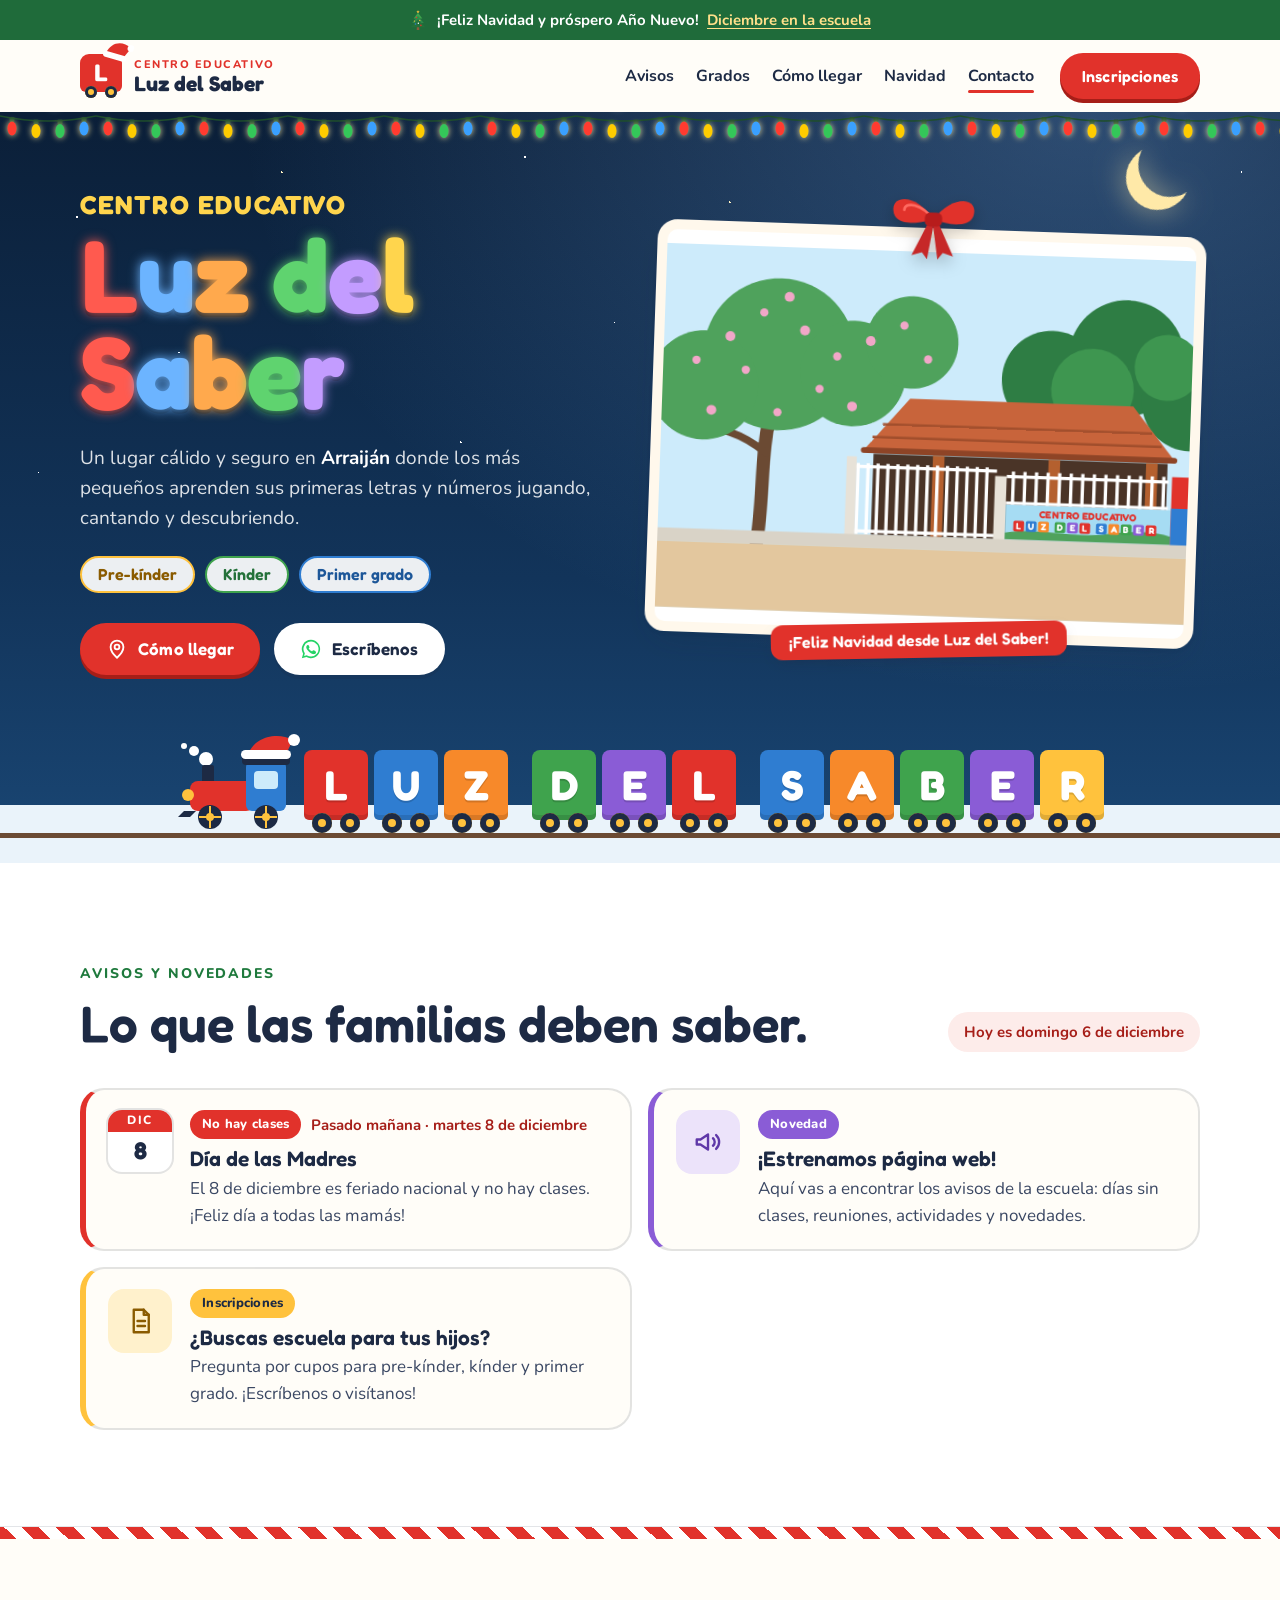
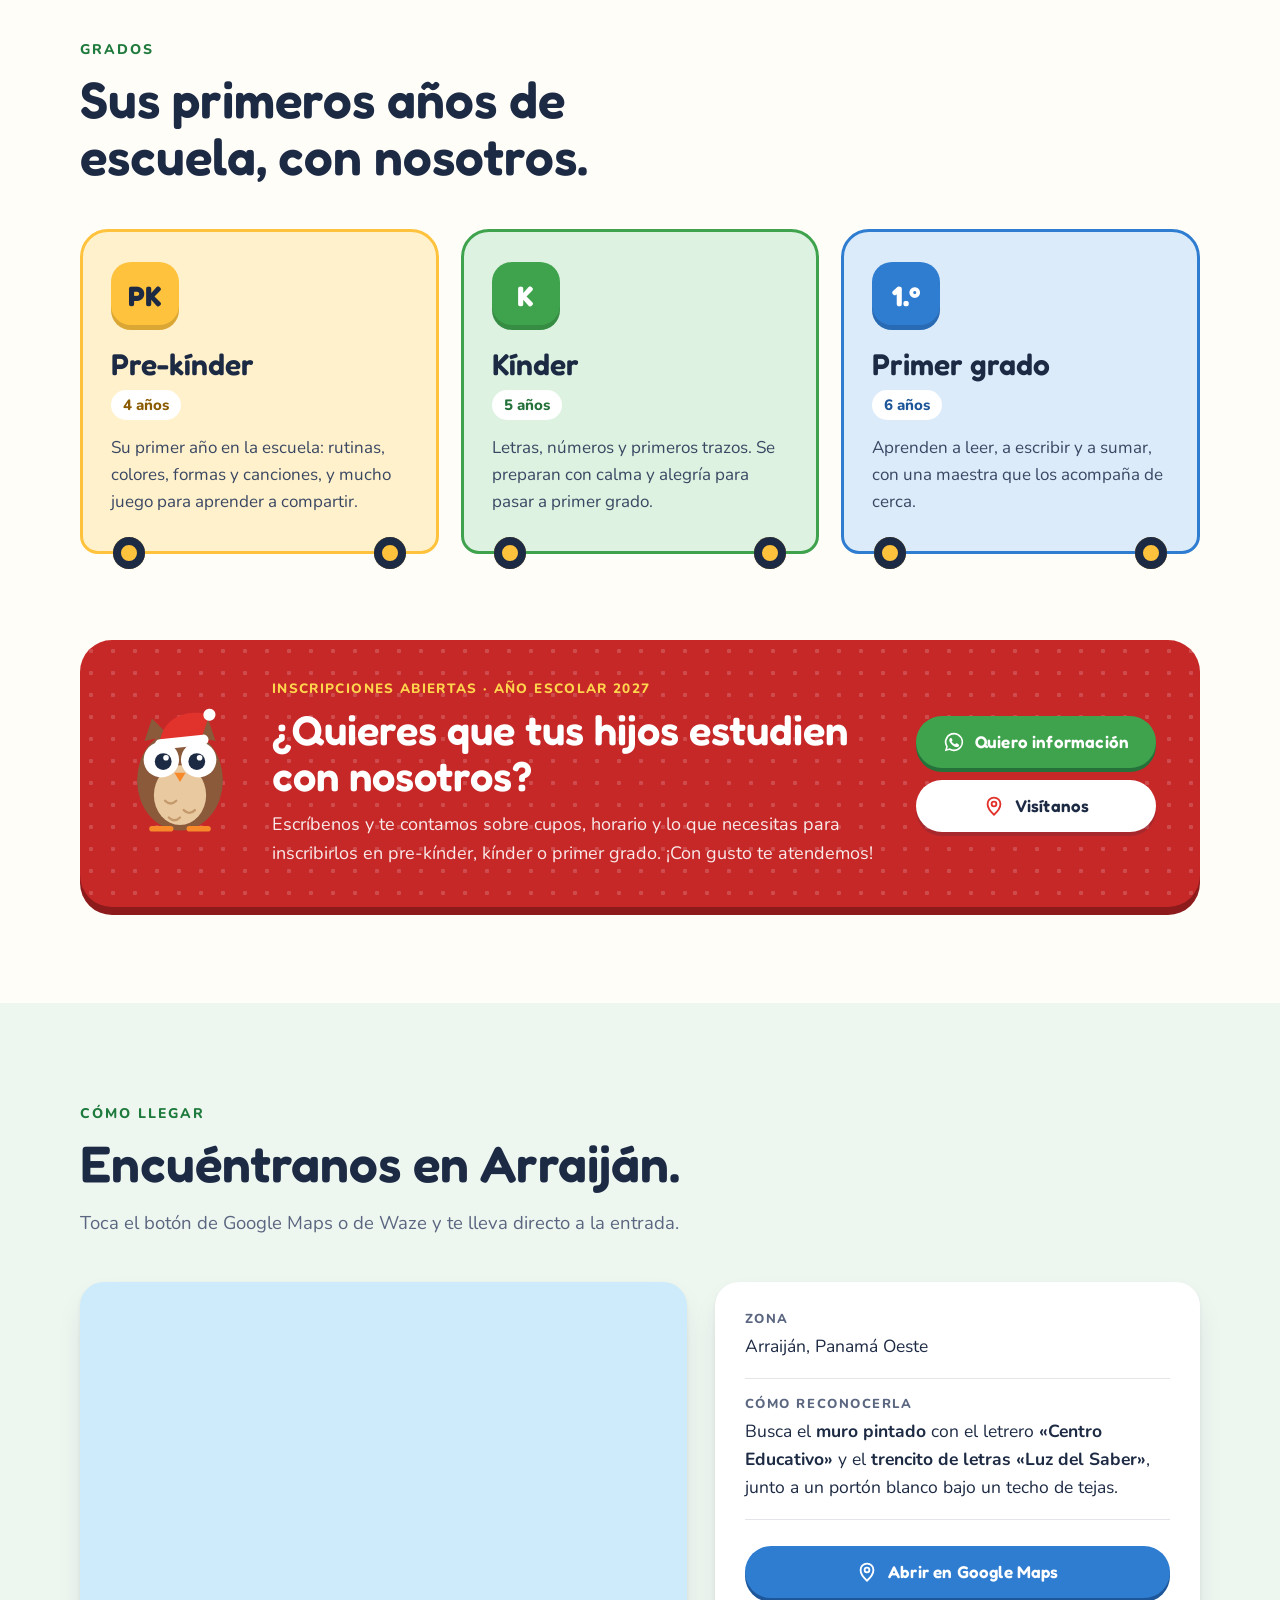
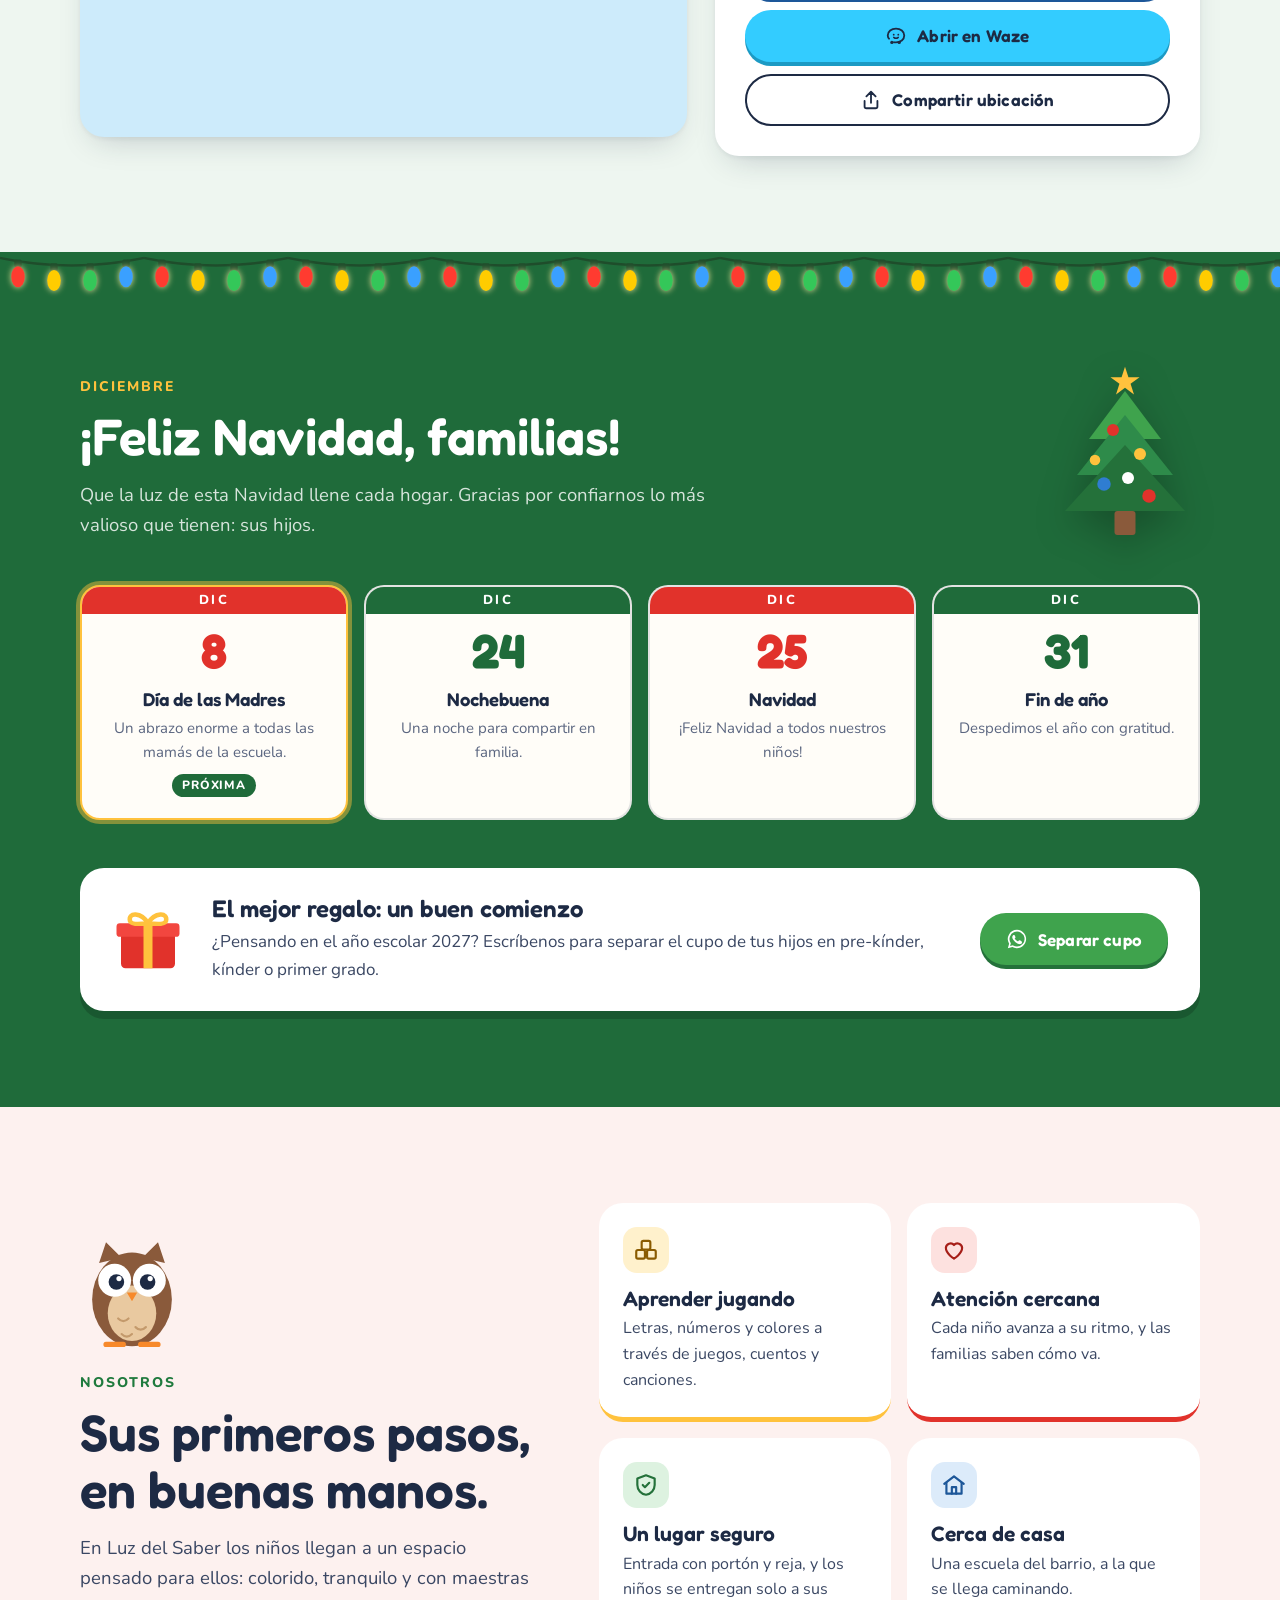
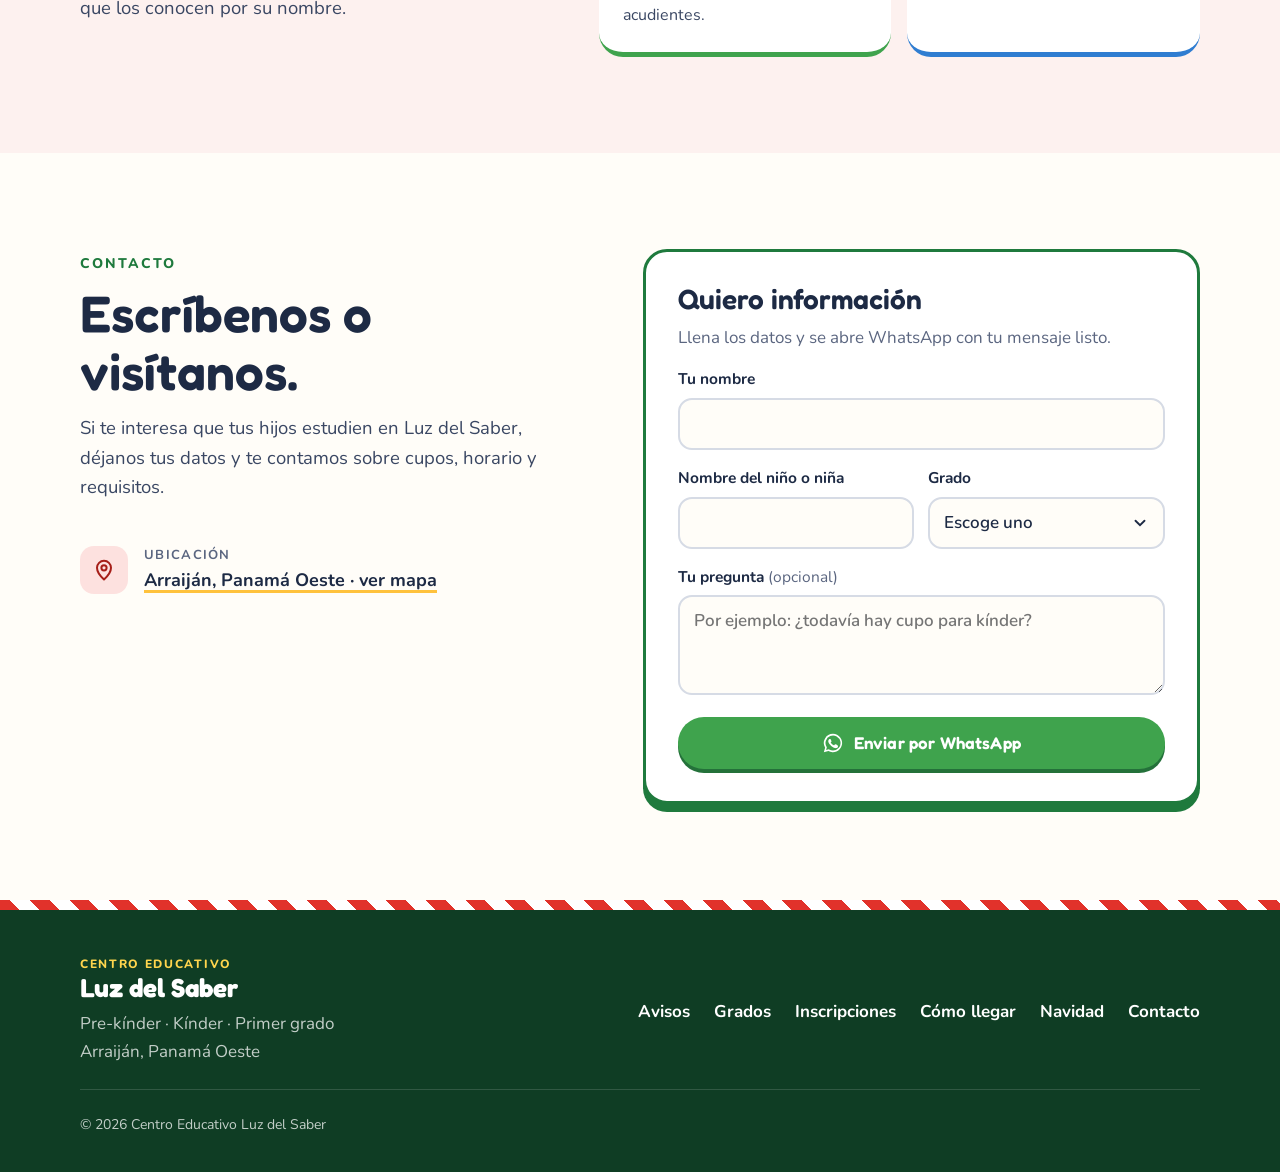
==== commit dc054ba3: "Avisos y novedades, panel de la escuela y Navidad en toda la página - Sección "Avisos y novedades": " ====
--- a/index.html
+++ b/index.html
@@ -22,18 +22,18 @@
 <link rel="preconnect" href="https://fonts.googleapis.com">
 <link rel="preconnect" href="https://fonts.gstatic.com" crossorigin>
 <link href="https://fonts.googleapis.com/css2?family=Fredoka:wght@500;600;700&family=Nunito:wght@400;600;700;800&display=swap" rel="stylesheet">
-<link rel="stylesheet" href="assets/css/style.css?v=2">
+<link rel="stylesheet" href="assets/css/style.css?v=3">
 <script>
 /* Temporada: ?tema=patria | ?tema=navidad | ?tema=ninguna en la dirección, o automática por fecha
    (fiestas patrias del 20 de octubre al 30 de noviembre, Navidad del 1 de diciembre al 6 de enero). */
 (function () {
-  var h = document.documentElement, m = location.search.match(/[?&]tema=([a-z]+)/), t;
+  var h = document.documentElement, m = location.search.match(/[?&]tema=([a-z]+)/);
+  var d = new Date(), mes = d.getMonth(), dia = d.getDate();
+  var auto = (mes === 9 && dia >= 20) || mes === 10 ? 'patria' : (mes === 11 || (mes === 0 && dia <= 6)) ? 'navidad' : '';
+  var t = m ? m[1] : auto;
   h.classList.add('js');
-  if (m) { t = m[1]; h.setAttribute('data-tema-fijo', ''); }
-  else {
-    var d = new Date(), mes = d.getMonth(), dia = d.getDate();
-    t = (mes === 9 && dia >= 20) || mes === 10 ? 'patria' : (mes === 11 || (mes === 0 && dia <= 6)) ? 'navidad' : '';
-  }
+  h.setAttribute('data-tema-auto', auto);
+  if (m) h.setAttribute('data-tema-fijo', '');
   if (t === 'patria' || t === 'navidad') h.classList.add('tema-' + t);
 })();
 </script>
@@ -99,6 +99,16 @@
   </symbol>
 </svg>
 
+<!-- Aviso importante (sale solo cuando en contenido.json hay un aviso marcado "destacado") -->
+<div class="alerta" id="alerta" role="status" hidden>
+  <div class="alerta__in">
+    <svg class="alerta__ico" viewBox="0 0 24 24" aria-hidden="true"><path d="M12 3l9.5 17h-19z" fill="none" stroke="currentColor" stroke-width="2" stroke-linejoin="round"/><path d="M12 10v4.5M12 17.5v.01" stroke="currentColor" stroke-width="2.2" stroke-linecap="round"/></svg>
+    <p id="alertaTxt"></p>
+    <a class="alerta__ver" href="#avisos">Ver avisos</a>
+  </div>
+  <button class="alerta__x" id="alertaX" type="button" aria-label="Cerrar aviso">&times;</button>
+</div>
+
 <!-- Cintas de temporada (solo se ve la de la temporada activa) -->
 <div class="cinta cinta--patria" data-tema="patria">
   <svg class="mini-bandera" viewBox="0 0 30 20" aria-hidden="true"><use href="#bandera"/></svg>
@@ -113,17 +123,17 @@
 <header class="top" id="top">
   <div class="wrap top__in">
     <a class="marca" href="#inicio" aria-label="Centro Educativo Luz del Saber, ir al inicio">
-      <span class="marca__vagon" aria-hidden="true">L</span>
+      <span class="marca__vagon" aria-hidden="true">L<svg class="marca__gorro" data-tema="navidad" viewBox="0 0 40 30"><path d="M6 22C8 8 22 0 36 8l-6 14z" fill="#E1322B"/><rect x="2" y="20" width="32" height="8" rx="4" fill="#fff"/><circle cx="36" cy="8" r="4.5" fill="#fff"/></svg></span>
       <span class="marca__txt"><small>Centro Educativo</small>Luz del Saber</span>
     </a>
 
     <nav class="nav" id="nav" aria-label="Secciones">
       <ul>
+        <li><a href="#avisos">Avisos</a></li>
         <li><a href="#grados">Grados</a></li>
         <li><a href="#como-llegar">Cómo llegar</a></li>
         <li data-tema="patria"><a href="#patria">Mes de la patria</a></li>
         <li data-tema="navidad"><a href="#navidad">Navidad</a></li>
-        <li><a href="#nosotros">Nosotros</a></li>
         <li><a href="#contacto">Contacto</a></li>
       </ul>
       <a class="btn btn--rojo nav__cta" href="#inscribete">Inscripciones</a>
@@ -143,6 +153,8 @@
 <section class="hero">
   <div class="nube nube--1" aria-hidden="true"></div>
   <div class="nube nube--2" aria-hidden="true"></div>
+  <div class="estrellas" data-tema="navidad" aria-hidden="true"></div>
+  <div class="luna" data-tema="navidad" aria-hidden="true"></div>
   <div class="copos" data-tema="navidad" aria-hidden="true">
     <i style="--x:4%;--d:13s;--r:-2s;--s:7px"></i><i style="--x:12%;--d:17s;--r:-9s;--s:5px"></i>
     <i style="--x:21%;--d:15s;--r:-5s;--s:8px"></i><i style="--x:30%;--d:19s;--r:-12s;--s:5px"></i>
@@ -180,6 +192,13 @@
     </div>
 
     <figure class="foto">
+      <svg class="foto__lazo" data-tema="navidad" viewBox="0 0 120 80" aria-hidden="true">
+        <path d="M60 34C40 4 8 6 14 28c4 14 26 12 46 6z" fill="#E1322B"/>
+        <path d="M60 34C80 4 112 6 106 28c-4 14-26 12-46 6z" fill="#E1322B"/>
+        <path d="M54 38L36 76l12-4 6 8 6-38zM66 38l18 38-12-4-6 8-6-38z" fill="#C62828"/>
+        <path d="M60 34C46 16 26 14 26 24" fill="none" stroke="#FF6B61" stroke-width="3" stroke-linecap="round"/>
+        <rect x="50" y="26" width="20" height="16" rx="6" fill="#B71C1C"/>
+      </svg>
       <div class="foto__marco">
         <!-- Dibujo de la entrada. Si existe assets/img/escuela.jpg, la foto se pone encima. -->
         <svg class="foto__dibujo" viewBox="0 0 640 440" role="img" aria-labelledby="dibT">
@@ -238,7 +257,7 @@
         </svg>
         <img class="foto__img" src="assets/img/escuela.jpg" alt="Entrada del Centro Educativo Luz del Saber: portón blanco, techo de tejas y el muro pintado con el trencito de letras" width="1200" height="900" onerror="this.remove()">
       </div>
-      <figcaption>Busca el muro con el trencito de letras</figcaption>
+      <figcaption><span data-sin-tema="navidad">Busca el muro con el trencito de letras</span><span data-tema="navidad">¡Feliz Navidad desde Luz del Saber!</span></figcaption>
     </figure>
   </div>
 
@@ -259,6 +278,11 @@
           <path d="M2 74h12l6-6H8z" fill="#1D2A44"/>
           <g class="rueda"><circle cx="34" cy="74" r="12" fill="#1D2A44"/><circle cx="34" cy="74" r="4" fill="#FFC23D"/><path d="M34 63v22M23 74h22" stroke="#FFC23D" stroke-width="2"/></g>
           <g class="rueda"><circle cx="90" cy="74" r="12" fill="#1D2A44"/><circle cx="90" cy="74" r="4" fill="#FFC23D"/><path d="M90 63v22M79 74h22" stroke="#FFC23D" stroke-width="2"/></g>
+          <!-- banderita de fiestas patrias -->
+          <g data-tema="patria">
+            <path d="M104 12V-26" stroke="#1D2A44" stroke-width="3" stroke-linecap="round"/>
+            <use href="#bandera" x="105" y="-26" width="30" height="20"/>
+          </g>
           <!-- gorro de Navidad -->
           <g data-tema="navidad">
             <path d="M72 13C76-5 100-12 117-3l-8 16z" fill="#E1322B"/>
@@ -275,27 +299,28 @@
   </div>
 </section>
 
-<!-- ============ AVISOS ============ -->
-<section class="avisos" aria-labelledby="avisosT">
+<!-- ============ AVISOS Y NOVEDADES ============ -->
+<section class="sec avisos" id="avisos">
   <div class="wrap">
-    <h2 id="avisosT" class="sr">Avisos</h2>
-    <div class="avisos__list" id="avisos">
-      <article class="aviso" data-tema="patria">
-        <p class="chip">Fiestas patrias</p>
-        <h3>Noviembre, mes de la patria</h3>
-        <p>Los niños celebran a Panamá aprendiendo sobre la bandera, el escudo y el himno nacional.</p>
+    <div class="avisos__head reveal">
+      <div>
+        <p class="kicker">Avisos y novedades</p>
+        <h2>Lo que las familias deben saber.</h2>
+      </div>
+      <p class="avisos__hoy" id="avisosHoy"></p>
+    </div>
+    <div class="avisos__list" id="avisosLista">
+      <article class="aviso c-morado">
+        <span class="aviso__ico" aria-hidden="true"><svg viewBox="0 0 24 24"><path d="M3 10v4h3l6 4V6L6 10z"/><path d="M16 9a4 4 0 0 1 0 6M18.5 6.5a7.5 7.5 0 0 1 0 11"/></svg></span>
+        <div class="aviso__cuerpo">
+          <p class="aviso__meta"><span class="chip">Novedad</span></p>
+          <h3>¡Estrenamos página web!</h3>
+          <p>Aquí vas a encontrar los avisos de la escuela: días sin clases, reuniones, actividades y novedades.</p>
+        </div>
       </article>
-      <article class="aviso" data-tema="navidad">
-        <p class="chip">Navidad</p>
-        <h3>¡Feliz Navidad!</h3>
-        <p>Les deseamos a todas las familias una Navidad llena de paz, alegría y unión.</p>
-      </article>
-      <article class="aviso">
-        <p class="chip">Inscripciones</p>
-        <h3>¿Buscas escuela para tus hijos?</h3>
-        <p>Pregunta por cupos para pre-kínder, kínder y primer grado. ¡Escríbenos o visítanos!</p>
-      </article>
-    </div>
+    </div>
+    <p class="avisos__vacio" id="avisosVacio" hidden>No hay avisos por ahora. Aquí publicaremos los días sin clases, las reuniones, las actividades y las novedades de la escuela.</p>
+    <button class="btn btn--linea avisos__mas" id="avisosMas" type="button" hidden>Ver más avisos</button>
   </div>
 </section>
 
@@ -334,7 +359,10 @@
 <section class="inscribete" id="inscribete">
   <div class="wrap">
     <div class="inscribete__card reveal">
-      <svg class="inscribete__buho" viewBox="0 0 120 130" aria-hidden="true"><use href="#buho"/></svg>
+      <span class="inscribete__buho">
+        <svg viewBox="0 0 120 130" aria-hidden="true"><use href="#buho"/></svg>
+        <svg class="buho__gorro" data-tema="navidad" viewBox="0 0 80 50" aria-hidden="true"><path d="M10 38C14 14 40 0 70 12l-12 26z" fill="#E1322B"/><rect x="4" y="34" width="62" height="12" rx="6" fill="#fff"/><circle cx="70" cy="12" r="7" fill="#fff"/></svg>
+      </span>
       <div class="inscribete__txt">
         <p class="inscribete__kicker">Inscripciones abiertas · Año escolar <span data-anio-escolar>2027</span></p>
         <h2>¿Quieres que tus hijos estudien con nosotros?</h2>
@@ -609,6 +637,7 @@
       <p>Pre-kínder · Kínder · Primer grado<br>Arraiján, Panamá Oeste</p>
     </div>
     <nav aria-label="Pie de página">
+      <a href="#avisos">Avisos</a>
       <a href="#grados">Grados</a>
       <a href="#inscribete">Inscripciones</a>
       <a href="#como-llegar">Cómo llegar</a>
@@ -624,6 +653,6 @@
   <svg aria-hidden="true"><use href="#wa"/></svg>
 </a>
 
-<script src="assets/js/app.js?v=2" defer></script>
+<script src="assets/js/app.js?v=3" defer></script>
 </body>
 </html>
--- a/assets/css/style.css
+++ b/assets/css/style.css
@@ -61,7 +61,8 @@
 ul, ol { margin: 0; padding: 0; list-style: none; }
 [hidden] { display: none !important; }
 html:not(.tema-patria) [data-tema="patria"],
-html:not(.tema-navidad) [data-tema="navidad"] { display: none !important; }
+html:not(.tema-navidad) [data-tema="navidad"],
+.tema-navidad [data-sin-tema="navidad"] { display: none !important; }
 
 .wrap { width: 100%; max-width: var(--wrap); margin-inline: auto; padding-inline: 20px; }
 .sr { position: absolute; width: 1px; height: 1px; overflow: hidden; clip: rect(0 0 0 0); clip-path: inset(50%); white-space: nowrap; }
@@ -304,16 +305,54 @@
   .foto figcaption { font-size: .9375rem; }
 }
 
-/* ---------- Avisos ---------- */
-.avisos { padding: 56px 0 0; }
-.avisos__list { display: grid; grid-template-columns: repeat(auto-fit, minmax(280px, 1fr)); gap: 18px; }
-.aviso { padding: 22px 24px 24px; border-radius: var(--r); background: var(--white); border: 2px solid var(--line); }
-.aviso:nth-child(3n+1) { border-color: #FFE19A; }
-.aviso:nth-child(3n+2) { border-color: #BFDDF6; }
-.aviso:nth-child(3n+3) { border-color: #BFE5C6; }
-.chip { display: inline-block; margin-bottom: 10px; padding: 4px 12px; border-radius: 999px; background: var(--ink); color: var(--white); font-weight: 800; font-size: .8125rem; letter-spacing: .02em; }
-.aviso h3 { font-size: 1.375rem; margin-bottom: 6px; }
-.aviso p:last-child { color: var(--ink-2); }
+/* ---------- Aviso importante (barra de arriba) ---------- */
+.alerta { position: relative; padding: 10px 56px 10px 20px; background: var(--c, var(--rojo)); color: var(--white); }
+.alerta.c-amarillo { color: var(--ink); }
+.alerta__in { display: flex; align-items: center; justify-content: center; flex-wrap: wrap; gap: 4px 12px; max-width: var(--wrap); margin: 0 auto; font-size: 1rem; text-align: center; }
+.alerta__ico { width: 22px; height: 22px; flex: none; }
+.alerta__ver { font-weight: 800; color: inherit; text-underline-offset: 3px; white-space: nowrap; }
+.alerta__x {
+  position: absolute; right: 10px; top: 50%; translate: 0 -50%;
+  width: 36px; height: 36px; border: 0; border-radius: 50%;
+  background: rgba(255, 255, 255, .2); color: inherit; font: 400 1.5rem/1 var(--f-body); cursor: pointer;
+}
+@media (max-width: 560px) {
+  .alerta { padding: 9px 52px 9px 14px; }
+  .alerta__in { justify-content: flex-start; text-align: left; font-size: .9375rem; }
+  .alerta__ico, .alerta__fecha { display: none; }
+}
+
+/* ---------- Avisos y novedades ---------- */
+.avisos { background: var(--white); border-bottom: 1px solid var(--line); }
+.avisos__head { display: flex; align-items: flex-end; justify-content: space-between; flex-wrap: wrap; gap: 14px 24px; margin-bottom: 36px; }
+.avisos__hoy { padding: 8px 16px; border-radius: 999px; background: var(--cielo-2); color: var(--ink-2); font-weight: 700; font-size: .9375rem; }
+.avisos__list { display: grid; grid-template-columns: repeat(2, 1fr); gap: 16px; }
+.aviso {
+  display: grid; grid-template-columns: 64px 1fr; gap: 18px; align-items: start;
+  padding: 20px 22px; border-radius: var(--r); background: var(--paper);
+  border: 2px solid var(--line); border-left: 6px solid var(--c, var(--ink));
+}
+.aviso--destacado { grid-column: 1 / -1; background: var(--c-soft); border-color: var(--c); }
+.aviso__hoja { display: block; width: 64px; overflow: hidden; border-radius: 14px; background: var(--white); text-align: center; box-shadow: 0 0 0 2px var(--line); }
+.aviso__hoja small { display: block; padding: 3px 0; background: var(--c); color: var(--white); font: 800 .75rem/1.3 var(--f-body); letter-spacing: .14em; text-transform: uppercase; }
+.aviso__hoja b { display: block; padding: 7px 2px 9px; font: 700 1.5rem/1 var(--f-head); color: var(--ink); letter-spacing: -.02em; white-space: nowrap; }
+.aviso__ico { display: grid; place-items: center; width: 64px; height: 64px; border-radius: 16px; background: var(--c-soft); color: var(--c-ink); }
+.aviso__ico svg { width: 30px; height: 30px; fill: none; stroke: currentColor; stroke-width: 1.9; stroke-linecap: round; stroke-linejoin: round; }
+.aviso__meta { display: flex; flex-wrap: wrap; align-items: center; gap: 6px 10px; margin-bottom: 8px; }
+.chip { display: inline-block; padding: 4px 12px; border-radius: 999px; background: var(--c, var(--ink)); color: var(--white); font-weight: 800; font-size: .8125rem; letter-spacing: .02em; }
+.c-amarillo .chip, .c-amarillo .aviso__hoja small { color: var(--ink); }
+.aviso__cuando { font-weight: 700; font-size: .9375rem; color: var(--c-ink); }
+.aviso h3 { font-size: 1.3125rem; margin-bottom: 4px; }
+.aviso__cuerpo > p:last-child:not(.aviso__meta) { color: var(--ink-2); }
+.avisos__vacio { padding: 28px; border-radius: var(--r); border: 2px dashed var(--line); text-align: center; color: var(--muted); }
+.avisos__mas { display: flex; margin: 24px auto 0; }
+@media (max-width: 800px) { .avisos__list { grid-template-columns: 1fr; } }
+@media (max-width: 480px) {
+  .aviso { grid-template-columns: 52px 1fr; gap: 14px; padding: 18px 16px; }
+  .aviso__hoja, .aviso__ico { width: 52px; }
+  .aviso__ico { height: 52px; }
+  .aviso__hoja b { font-size: 1.25rem; }
+}
 
 /* ---------- Secciones ---------- */
 .sec { padding: 96px 0; }
@@ -355,7 +394,9 @@
   background: var(--amarillo) radial-gradient(rgba(255, 255, 255, .35) 2px, transparent 2.5px) 0 0 / 22px 22px;
   box-shadow: 0 8px 0 #DFA11C;
 }
-.inscribete__buho { width: 112px; height: auto; }
+.inscribete__buho { position: relative; display: block; width: 112px; }
+.inscribete__buho > svg:first-child { display: block; width: 100%; height: auto; }
+.buho__gorro { position: absolute; width: 62%; top: -5%; left: 23%; transform: rotate(-6deg); }
 .inscribete__kicker { margin-bottom: 8px; font: 800 .8438rem/1.35 var(--f-body); letter-spacing: .1em; text-transform: uppercase; color: #7A4B00; }
 .inscribete h2 { font-size: clamp(1.8rem, 3.4vw, 2.6rem); }
 .inscribete__txt > p:last-child { margin-top: 10px; max-width: 34em; font-size: 1.125rem; color: #4A3A10; }
@@ -533,6 +574,92 @@
 .wa-float:hover { transform: scale(1.06); }
 .wa-float svg { width: 32px; height: 32px; }
 
+/* =========================================================
+   TEMPORADAS
+   Todo lo de abajo solo aplica con la clase tema-patria o
+   tema-navidad en <html> (ver el script del <head>).
+   ========================================================= */
+
+/* Detalles que comparten las dos */
+.marca__gorro { position: absolute; width: 30px; top: -15px; right: -11px; transform: rotate(16deg); }
+.foto__lazo { position: absolute; z-index: 2; width: 104px; left: 50%; top: -38px; translate: -50% 0; filter: drop-shadow(0 6px 8px rgba(0, 0, 0, .25)); }
+
+/* ---------- Fiestas patrias ---------- */
+.tema-patria .pie__tren { background: linear-gradient(90deg, var(--pa-azul) 0 33.3%, var(--white) 33.3% 66.6%, var(--pa-rojo) 66.6%); }
+.tema-patria .pie__tren i { visibility: hidden; }
+
+/* ---------- Navidad: toda la página ---------- */
+/* Portada de noche, con estrellas, luna y nieve */
+.tema-navidad .hero {
+  background:
+    radial-gradient(ellipse at 85% 0%, rgba(110, 160, 220, .35), transparent 55%),
+    linear-gradient(180deg, #0B1F38 0%, #12345A 62%, #1A4775 100%);
+}
+.tema-navidad .nube { display: none; }
+.estrellas {
+  position: absolute; inset: 0; pointer-events: none;
+  background-image:
+    radial-gradient(2px 2px at 6% 14%, #fff 50%, transparent 52%),
+    radial-gradient(1.5px 1.5px at 14% 32%, #fff 50%, transparent 52%),
+    radial-gradient(2px 2px at 22% 8%, #FFF3C4 50%, transparent 52%),
+    radial-gradient(1.5px 1.5px at 31% 22%, #fff 50%, transparent 52%),
+    radial-gradient(2.5px 2.5px at 41% 6%, #fff 50%, transparent 52%),
+    radial-gradient(1.5px 1.5px at 48% 28%, #fff 50%, transparent 52%),
+    radial-gradient(2px 2px at 57% 12%, #FFF3C4 50%, transparent 52%),
+    radial-gradient(1.5px 1.5px at 64% 34%, #fff 50%, transparent 52%),
+    radial-gradient(2px 2px at 72% 20%, #fff 50%, transparent 52%),
+    radial-gradient(1.5px 1.5px at 79% 40%, #fff 50%, transparent 52%),
+    radial-gradient(2.5px 2.5px at 93% 26%, #FFF3C4 50%, transparent 52%),
+    radial-gradient(1.5px 1.5px at 97% 8%, #fff 50%, transparent 52%),
+    radial-gradient(1.5px 1.5px at 3% 48%, #fff 50%, transparent 52%),
+    radial-gradient(2px 2px at 36% 44%, #fff 50%, transparent 52%);
+  animation: brillan 3.5s ease-in-out infinite alternate;
+}
+@keyframes brillan { from { opacity: .55; } to { opacity: 1; } }
+.luna {
+  position: absolute; top: 34px; right: 7%; width: 64px; height: 64px; border-radius: 50%;
+  box-shadow: inset 16px -8px 0 0 #FFE9A8; filter: drop-shadow(0 0 14px rgba(255, 233, 168, .6));
+  transform: rotate(-20deg); pointer-events: none;
+}
+.tema-navidad .hero__pre { color: #FFD54D; }
+.tema-navidad .lead { color: rgba(255, 255, 255, .86); }
+.tema-navidad .lead b { color: var(--white); }
+/* Las letras brillan como luces */
+.tema-navidad .l-rojo { color: #FF5A4F; }
+.tema-navidad .l-azul { color: #6CB4FF; }
+.tema-navidad .l-naranja { color: #FFA94D; }
+.tema-navidad .l-verde { color: #5FD36F; }
+.tema-navidad .l-morado { color: #C39CFF; }
+.tema-navidad .l-amarillo-o { color: #FFD54D; }
+.tema-navidad .letras i { text-shadow: 0 0 12px currentColor, 0 4px 0 rgba(0, 0, 0, .25); }
+.tema-navidad .grados-chips li { background: rgba(255, 255, 255, .92); }
+.tema-navidad .foto__marco { border-color: #FFF8EC; }
+.tema-navidad .foto figcaption { background: var(--rojo); color: var(--white); }
+/* El trencito corre sobre la nieve */
+.tema-navidad .tren { background: linear-gradient(180deg, transparent 0 62%, #EAF3FA 62%); }
+.tema-navidad .tren__via { background: #EAF3FA; }
+
+/* Colores de Navidad en el resto de la página */
+.tema-navidad .kicker { color: #1F7A3D; }
+.tema-navidad .navidad .kicker { color: var(--amarillo); }
+.tema-navidad .nav ul a::after { background: var(--rojo); }
+.tema-navidad .avisos__hoy { background: #FDECEA; color: #A61E18; }
+.tema-navidad .grados { border-top: 12px solid transparent; border-image: repeating-linear-gradient(45deg, var(--rojo) 0 12px, var(--white) 12px 24px) 12; }
+.tema-navidad .inscribete__card {
+  background: #C62828 radial-gradient(rgba(255, 255, 255, .16) 2px, transparent 2.5px) 0 0 / 22px 22px;
+  box-shadow: 0 8px 0 #8E1B1B; color: var(--white);
+}
+.tema-navidad .inscribete__kicker { color: #FFD54D; }
+.tema-navidad .inscribete__txt > p:last-child { color: rgba(255, 255, 255, .9); }
+.tema-navidad .llegar { background: #EEF6F0; }
+.tema-navidad .nosotros { background: #FDF1EF; }
+.tema-navidad .form { border-color: #1F7A3D; box-shadow: 0 8px 0 #1F7A3D; }
+.tema-navidad .pie { background: #0F3D24; }
+.tema-navidad .pie__tren { background: repeating-linear-gradient(45deg, var(--rojo) 0 14px, var(--white) 14px 28px); }
+.tema-navidad .pie__tren i { visibility: hidden; }
+.tema-navidad .pie__nombre small { color: #FFD54D; }
+@media (max-width: 900px) { .luna { width: 46px; height: 46px; top: 18px; right: 18px; box-shadow: inset 12px -6px 0 0 #FFE9A8; } }
+
 /* ---------- Aparición al bajar ---------- */
 .js .reveal { opacity: 0; transform: translateY(20px); transition: opacity .6s ease, transform .6s cubic-bezier(.2, .7, .2, 1); }
 .js .reveal.is-in { opacity: 1; transform: none; }
